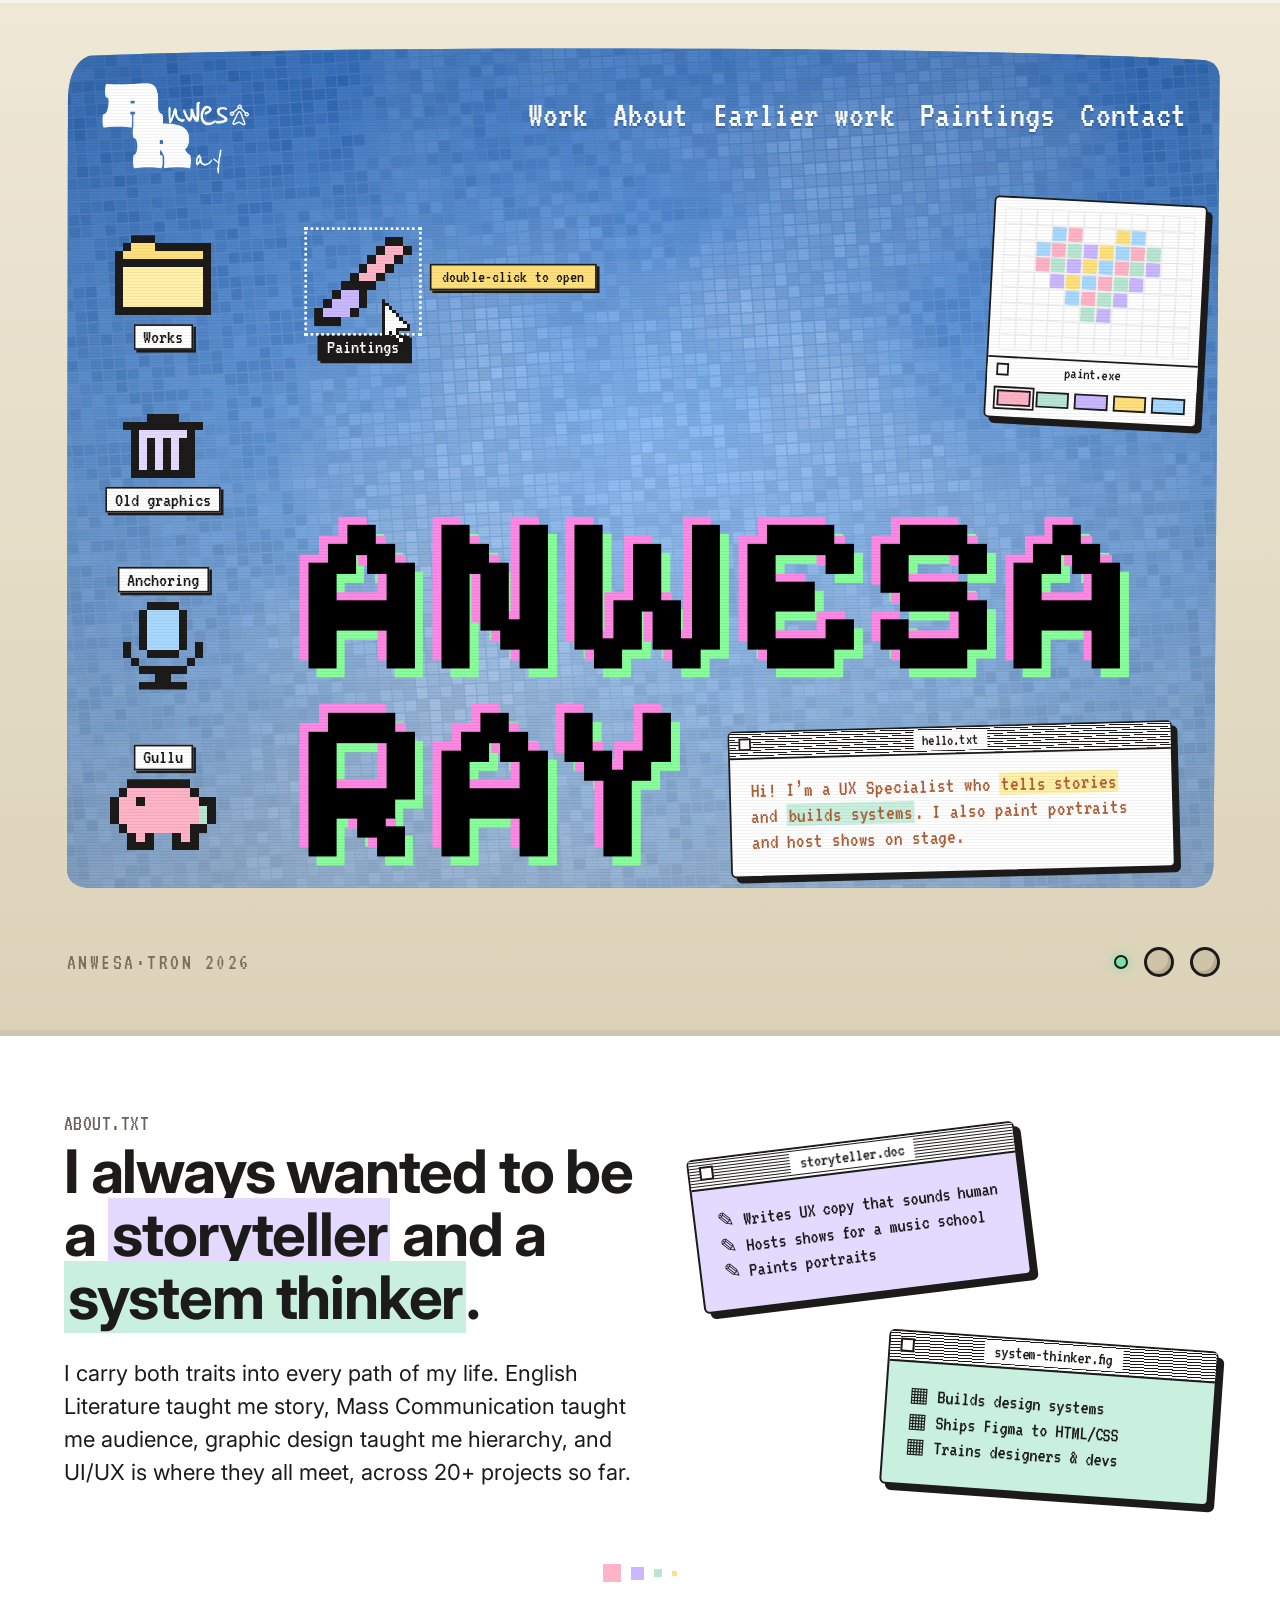
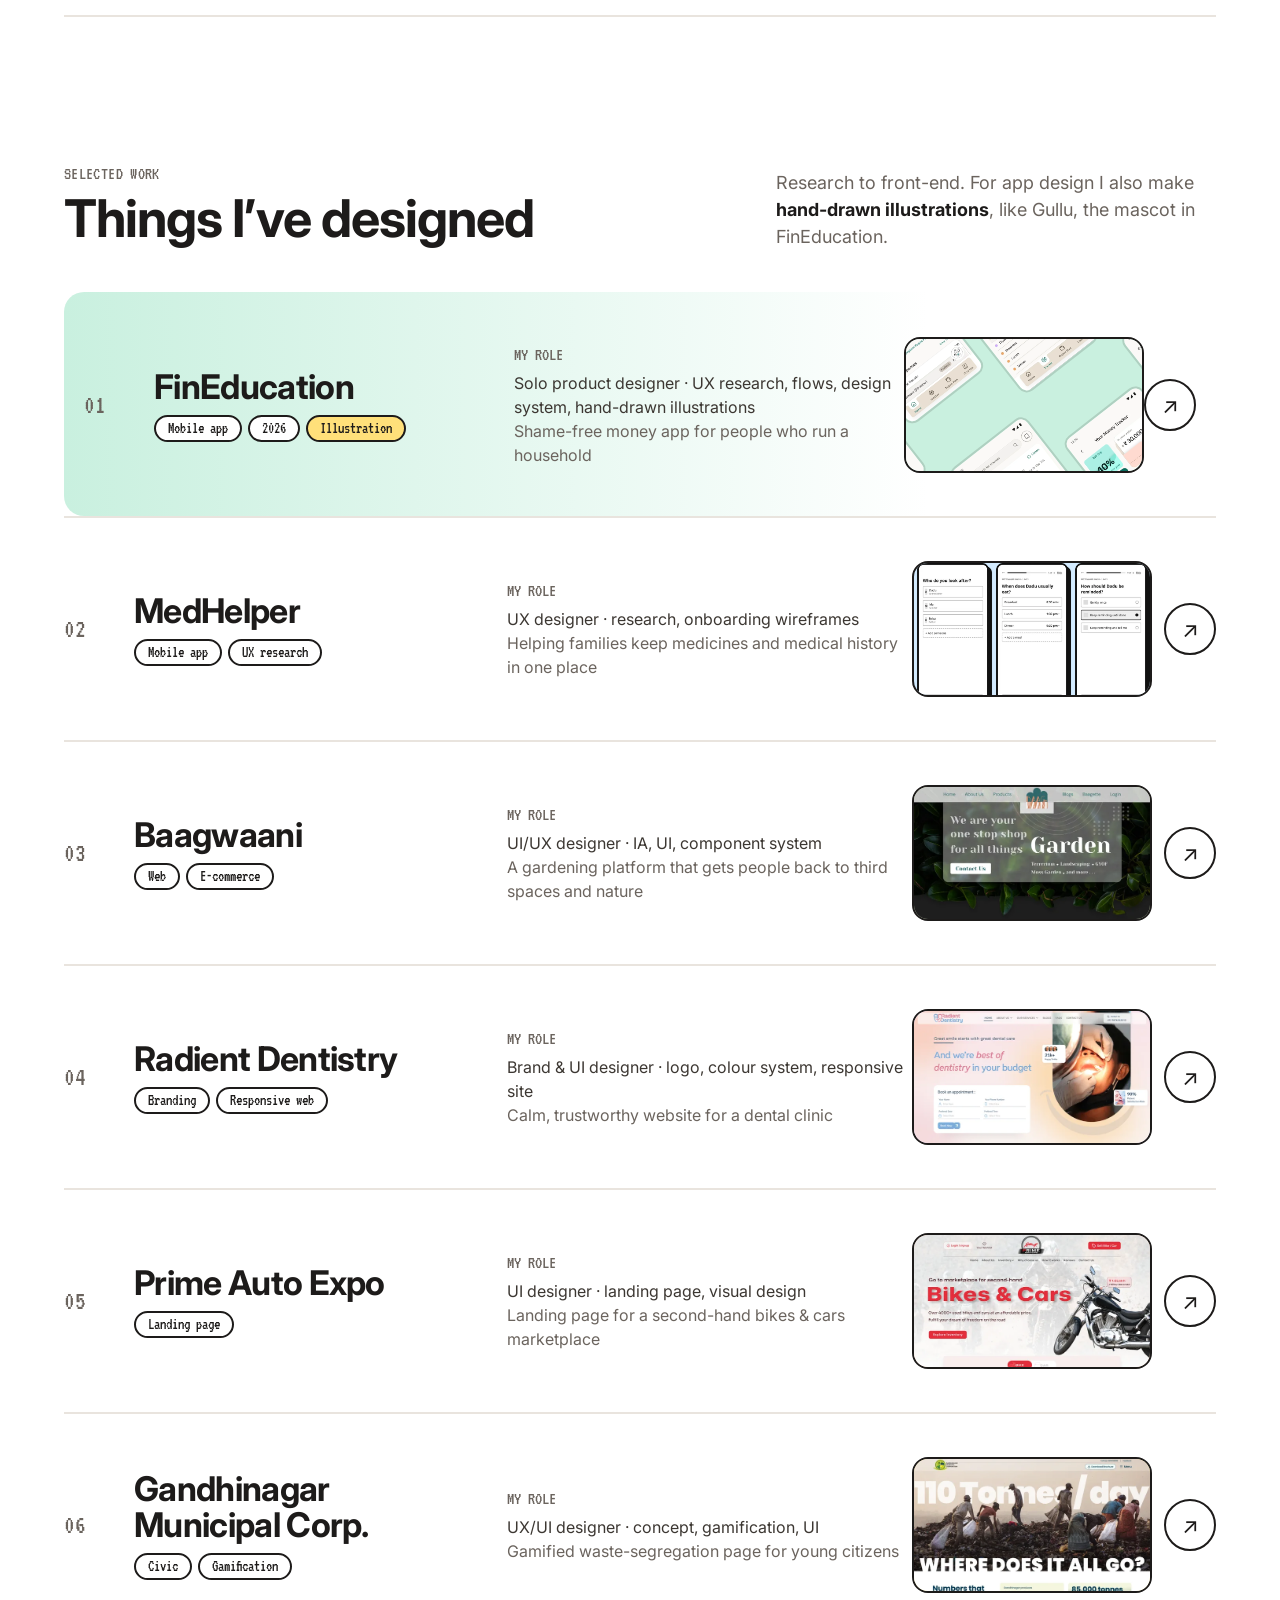
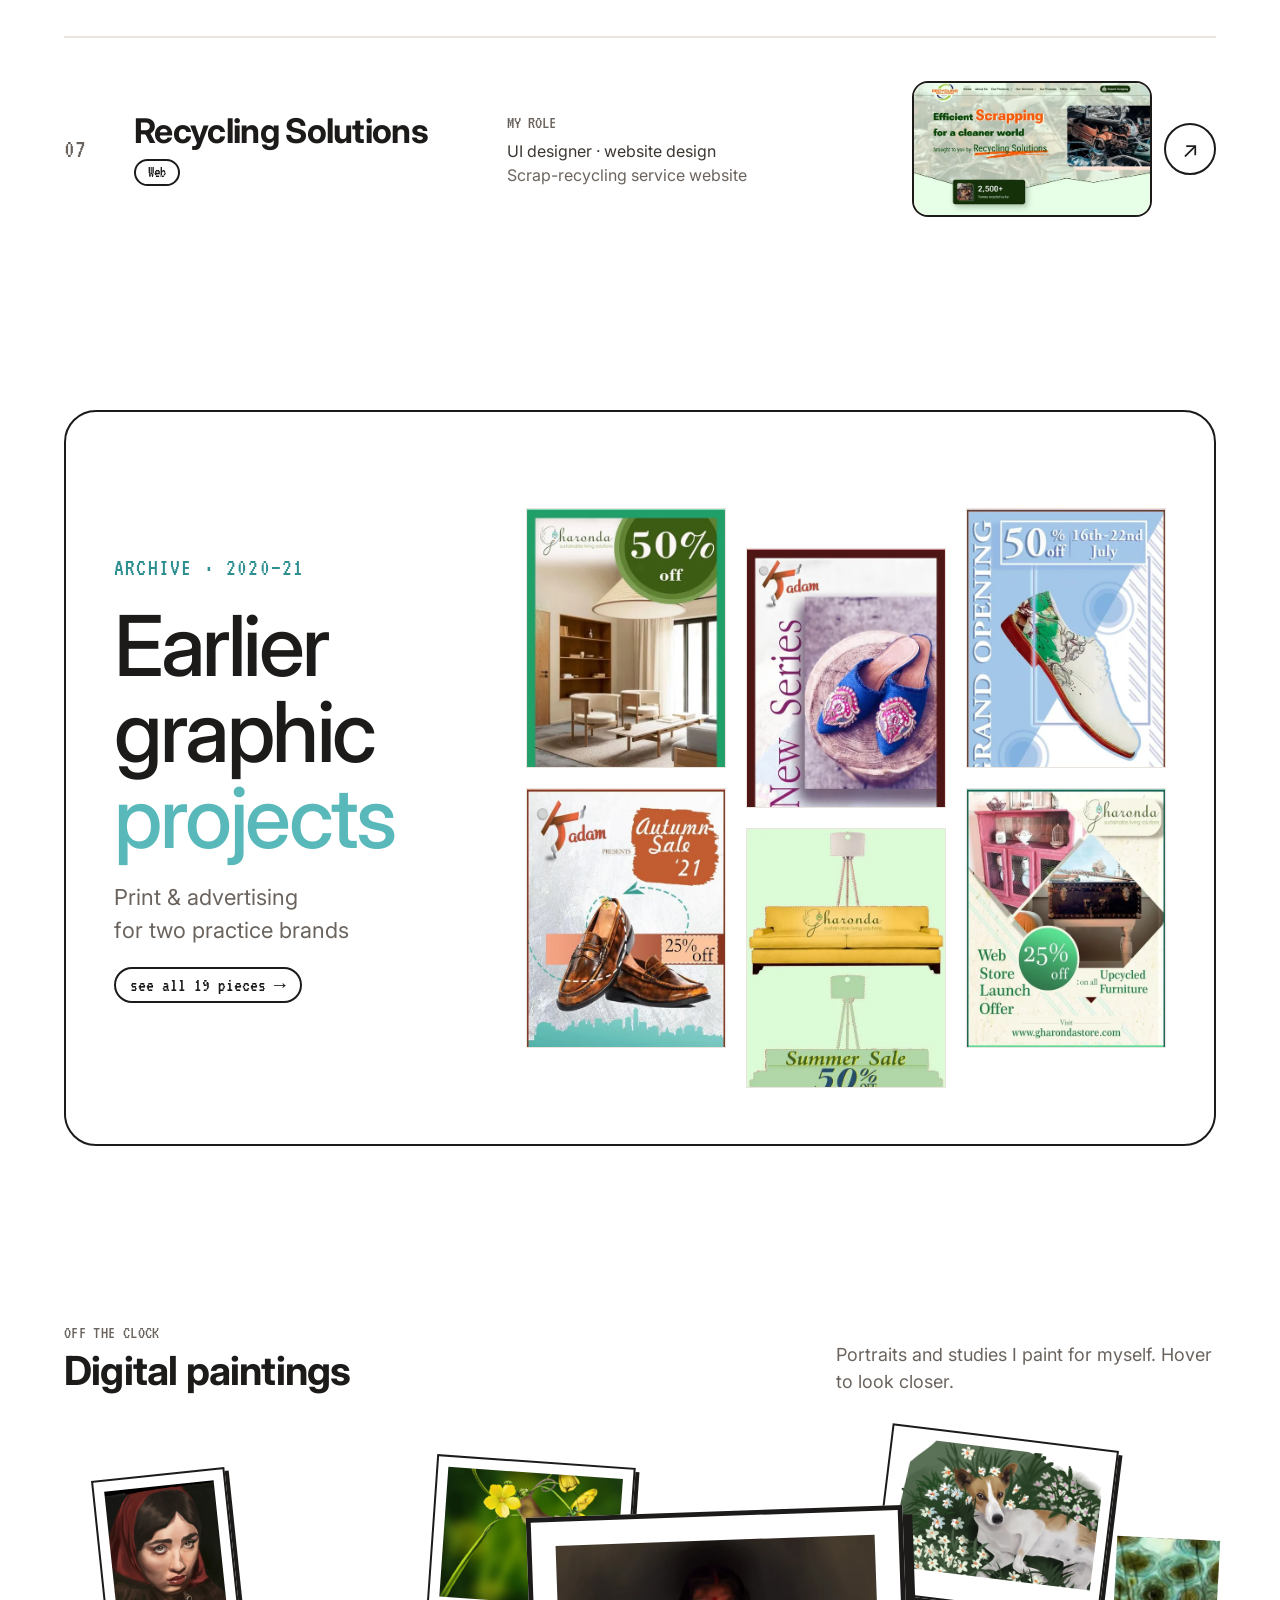
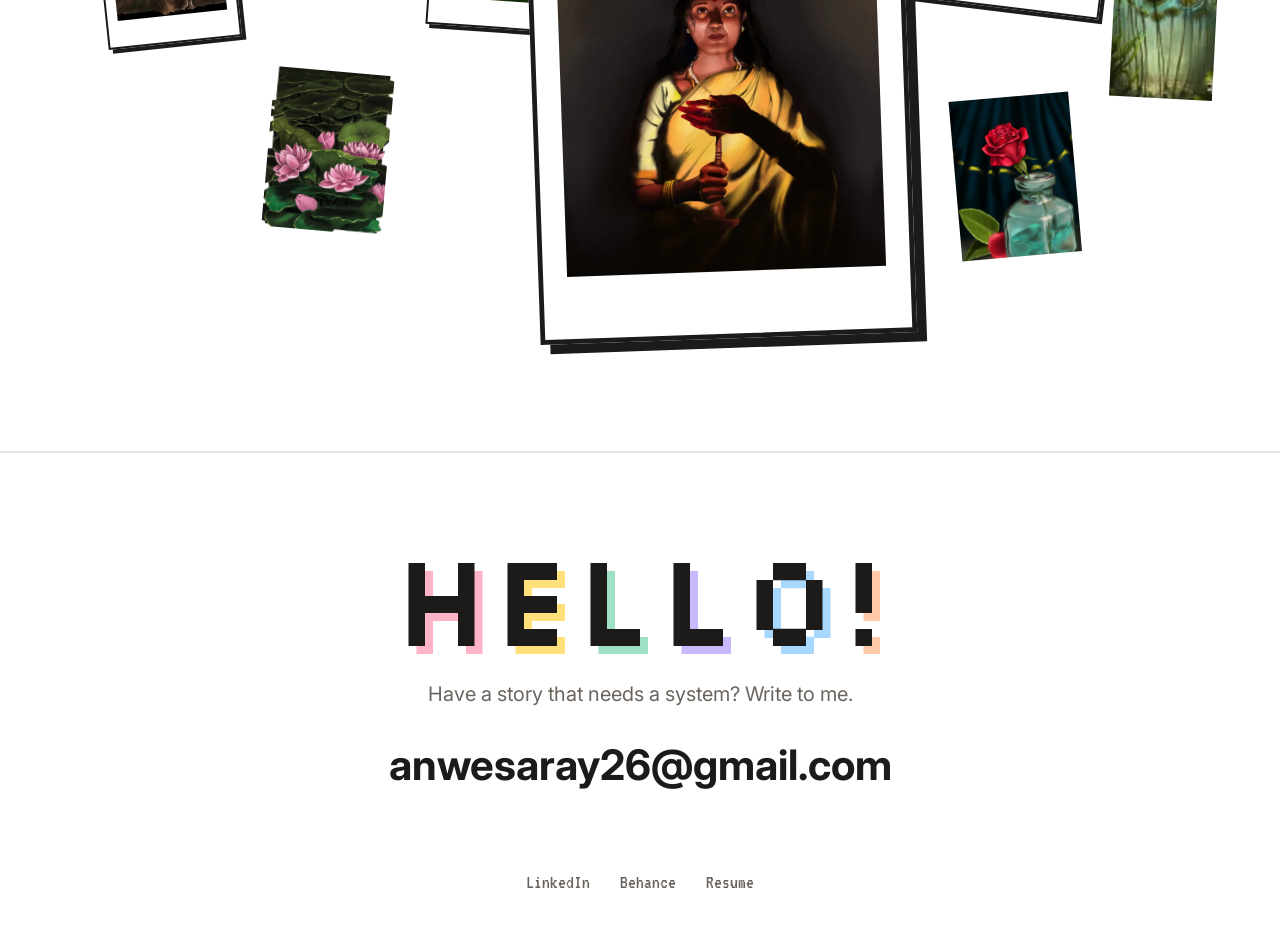
==== index.html @ 3e9d4bea "Add files via upload" ====
<!doctype html>
<html lang="en">

<head>
  <meta charset="utf-8">
  <meta name="viewport" content="width=device-width, initial-scale=1">
  <title>Anwesa Ray · UI/UX Designer</title>
  <meta name="description"
    content="Anwesa Ray is a UX Specialist from Kolkata who tells stories and builds systems: UX research, UI design, design systems, hand-drawn illustration and front-end.">
  <meta property="og:title" content="Anwesa Ray · UI/UX Designer">
  <meta property="og:description"
    content="A storyteller and a system thinker. Selected UX/UI work, earlier graphic projects and digital paintings.">
  <meta property="og:type" content="website">
  <meta name="theme-color" content="#3E7FD6">
  <link rel="icon"
    href="data:image/svg+xml,<svg xmlns='http://www.w3.org/2000/svg' viewBox='0 0 8 8'><rect width='8' height='8' fill='%233E7FD6'/><path d='M1 6V2h1V1h4v1h1v4H5V4H3v2z' fill='%23FFE07A'/></svg>">
  <link rel="preconnect" href="https://fonts.googleapis.com">
  <link rel="preconnect" href="https://fonts.gstatic.com" crossorigin>
  <link
    href="https://fonts.googleapis.com/css2?family=Inter:wght@400;500;600;700&family=Pixelify+Sans:wght@700&family=Silkscreen&family=VT323&display=swap"
    rel="stylesheet">
  <link rel="stylesheet" href="css/style.css">
</head>

<body>
  <a class="skip" href="#main">Skip to content</a>

  <!-- CRT screen shape (from Figma "Vector 1"), normalised so it scales with the screen -->
  <svg width="0" height="0" style="position:absolute" aria-hidden="true">
    <clipPath id="crt-mask" clipPathUnits="objectBoundingBox">
      <path
        d="M0.0205 0.0125 C0.2545 0 0.7633 0 0.985 0.0175 Q1 0.019 1 0.04 L0.9947 0.972 Q0.9945 1 0.975 1 L0.022 1 Q0 1 0 0.975 L0.0011 0.0657 C0.0013 0.0164 0.0205 0.0125 0.0205 0.0125 Z" />
    </clipPath>
  </svg>

  <header class="crt" id="top">
    <div class="screen" id="screen">
      <canvas class="sky" id="sky" aria-hidden="true"></canvas>
      <div class="vignette"></div>
      <div class="stage" id="stage">
        <a class="logo" href="#top" aria-label="Anwesa Ray, home"><img src="images/logo.png" alt="" width="165"
            height="102"></a>
        <nav aria-label="Main">
          <ul class="menu">
            <li><a href="#work">Work</a></li>
            <li><a href="#about">About</a></li>
            <li><a href="#earlier">Earlier work</a></li>
            <li><a href="#paintings">Paintings</a></li>
            <li><a href="#contact">Contact</a></li>
          </ul>
        </nav>

        <button class="icon" data-open="#work" style="left:33px;top:214px"
          aria-label="Works: double-click to jump to my work">
          <span class="pic"><svg aria-hidden="true" focusable="false" width="108" height="90" viewBox="0 0 108 90"
              shape-rendering="crispEdges">
              <rect x="18" y="0" width="9" height="9" fill="#1D1B1A" />
              <rect x="27" y="0" width="9" height="9" fill="#1D1B1A" />
              <rect x="36" y="0" width="9" height="9" fill="#1D1B1A" />
              <rect x="9" y="9" width="9" height="9" fill="#1D1B1A" />
              <rect x="18" y="9" width="9" height="9" fill="#FFE07A" />
              <rect x="27" y="9" width="9" height="9" fill="#FFE07A" />
              <rect x="36" y="9" width="9" height="9" fill="#FFE07A" />
              <rect x="45" y="9" width="9" height="9" fill="#1D1B1A" />
              <rect x="54" y="9" width="9" height="9" fill="#1D1B1A" />
              <rect x="63" y="9" width="9" height="9" fill="#1D1B1A" />
              <rect x="72" y="9" width="9" height="9" fill="#1D1B1A" />
              <rect x="81" y="9" width="9" height="9" fill="#1D1B1A" />
              <rect x="90" y="9" width="9" height="9" fill="#1D1B1A" />
              <rect x="99" y="9" width="9" height="9" fill="#1D1B1A" />
              <rect x="0" y="18" width="9" height="9" fill="#1D1B1A" />
              <rect x="9" y="18" width="9" height="9" fill="#FFE07A" />
              <rect x="18" y="18" width="9" height="9" fill="#FFE07A" />
              <rect x="27" y="18" width="9" height="9" fill="#FFE07A" />
              <rect x="36" y="18" width="9" height="9" fill="#FFE07A" />
              <rect x="45" y="18" width="9" height="9" fill="#FFE07A" />
              <rect x="54" y="18" width="9" height="9" fill="#FFE07A" />
              <rect x="63" y="18" width="9" height="9" fill="#FFE07A" />
              <rect x="72" y="18" width="9" height="9" fill="#FFE07A" />
              <rect x="81" y="18" width="9" height="9" fill="#FFE07A" />
              <rect x="90" y="18" width="9" height="9" fill="#FFE07A" />
              <rect x="99" y="18" width="9" height="9" fill="#1D1B1A" />
              <rect x="0" y="27" width="9" height="9" fill="#1D1B1A" />
              <rect x="9" y="27" width="9" height="9" fill="#1D1B1A" />
              <rect x="18" y="27" width="9" height="9" fill="#1D1B1A" />
              <rect x="27" y="27" width="9" height="9" fill="#1D1B1A" />
              <rect x="36" y="27" width="9" height="9" fill="#1D1B1A" />
              <rect x="45" y="27" width="9" height="9" fill="#1D1B1A" />
              <rect x="54" y="27" width="9" height="9" fill="#1D1B1A" />
              <rect x="63" y="27" width="9" height="9" fill="#1D1B1A" />
              <rect x="72" y="27" width="9" height="9" fill="#1D1B1A" />
              <rect x="81" y="27" width="9" height="9" fill="#1D1B1A" />
              <rect x="90" y="27" width="9" height="9" fill="#1D1B1A" />
              <rect x="99" y="27" width="9" height="9" fill="#1D1B1A" />
              <rect x="0" y="36" width="9" height="9" fill="#1D1B1A" />
              <rect x="9" y="36" width="9" height="9" fill="#FFF1A8" />
              <rect x="18" y="36" width="9" height="9" fill="#FFF1A8" />
              <rect x="27" y="36" width="9" height="9" fill="#FFF1A8" />
              <rect x="36" y="36" width="9" height="9" fill="#FFF1A8" />
              <rect x="45" y="36" width="9" height="9" fill="#FFF1A8" />
              <rect x="54" y="36" width="9" height="9" fill="#FFF1A8" />
              <rect x="63" y="36" width="9" height="9" fill="#FFF1A8" />
              <rect x="72" y="36" width="9" height="9" fill="#FFF1A8" />
              <rect x="81" y="36" width="9" height="9" fill="#FFF1A8" />
              <rect x="90" y="36" width="9" height="9" fill="#FFF1A8" />
              <rect x="99" y="36" width="9" height="9" fill="#1D1B1A" />
              <rect x="0" y="45" width="9" height="9" fill="#1D1B1A" />
              <rect x="9" y="45" width="9" height="9" fill="#FFF1A8" />
              <rect x="18" y="45" width="9" height="9" fill="#FFF1A8" />
              <rect x="27" y="45" width="9" height="9" fill="#FFF1A8" />
              <rect x="36" y="45" width="9" height="9" fill="#FFF1A8" />
              <rect x="45" y="45" width="9" height="9" fill="#FFF1A8" />
              <rect x="54" y="45" width="9" height="9" fill="#FFF1A8" />
              <rect x="63" y="45" width="9" height="9" fill="#FFF1A8" />
              <rect x="72" y="45" width="9" height="9" fill="#FFF1A8" />
              <rect x="81" y="45" width="9" height="9" fill="#FFF1A8" />
              <rect x="90" y="45" width="9" height="9" fill="#FFF1A8" />
              <rect x="99" y="45" width="9" height="9" fill="#1D1B1A" />
              <rect x="0" y="54" width="9" height="9" fill="#1D1B1A" />
              <rect x="9" y="54" width="9" height="9" fill="#FFF1A8" />
              <rect x="18" y="54" width="9" height="9" fill="#FFF1A8" />
              <rect x="27" y="54" width="9" height="9" fill="#FFF1A8" />
              <rect x="36" y="54" width="9" height="9" fill="#FFF1A8" />
              <rect x="45" y="54" width="9" height="9" fill="#FFF1A8" />
              <rect x="54" y="54" width="9" height="9" fill="#FFF1A8" />
              <rect x="63" y="54" width="9" height="9" fill="#FFF1A8" />
              <rect x="72" y="54" width="9" height="9" fill="#FFF1A8" />
              <rect x="81" y="54" width="9" height="9" fill="#FFF1A8" />
              <rect x="90" y="54" width="9" height="9" fill="#FFF1A8" />
              <rect x="99" y="54" width="9" height="9" fill="#1D1B1A" />
              <rect x="0" y="63" width="9" height="9" fill="#1D1B1A" />
              <rect x="9" y="63" width="9" height="9" fill="#FFF1A8" />
              <rect x="18" y="63" width="9" height="9" fill="#FFF1A8" />
              <rect x="27" y="63" width="9" height="9" fill="#FFF1A8" />
              <rect x="36" y="63" width="9" height="9" fill="#FFF1A8" />
              <rect x="45" y="63" width="9" height="9" fill="#FFF1A8" />
              <rect x="54" y="63" width="9" height="9" fill="#FFF1A8" />
              <rect x="63" y="63" width="9" height="9" fill="#FFF1A8" />
              <rect x="72" y="63" width="9" height="9" fill="#FFF1A8" />
              <rect x="81" y="63" width="9" height="9" fill="#FFF1A8" />
              <rect x="90" y="63" width="9" height="9" fill="#FFF1A8" />
              <rect x="99" y="63" width="9" height="9" fill="#1D1B1A" />
              <rect x="0" y="72" width="9" height="9" fill="#1D1B1A" />
              <rect x="9" y="72" width="9" height="9" fill="#FFF1A8" />
              <rect x="18" y="72" width="9" height="9" fill="#FFF1A8" />
              <rect x="27" y="72" width="9" height="9" fill="#FFF1A8" />
              <rect x="36" y="72" width="9" height="9" fill="#FFF1A8" />
              <rect x="45" y="72" width="9" height="9" fill="#FFF1A8" />
              <rect x="54" y="72" width="9" height="9" fill="#FFF1A8" />
              <rect x="63" y="72" width="9" height="9" fill="#FFF1A8" />
              <rect x="72" y="72" width="9" height="9" fill="#FFF1A8" />
              <rect x="81" y="72" width="9" height="9" fill="#FFF1A8" />
              <rect x="90" y="72" width="9" height="9" fill="#FFF1A8" />
              <rect x="99" y="72" width="9" height="9" fill="#1D1B1A" />
              <rect x="0" y="81" width="9" height="9" fill="#1D1B1A" />
              <rect x="9" y="81" width="9" height="9" fill="#1D1B1A" />
              <rect x="18" y="81" width="9" height="9" fill="#1D1B1A" />
              <rect x="27" y="81" width="9" height="9" fill="#1D1B1A" />
              <rect x="36" y="81" width="9" height="9" fill="#1D1B1A" />
              <rect x="45" y="81" width="9" height="9" fill="#1D1B1A" />
              <rect x="54" y="81" width="9" height="9" fill="#1D1B1A" />
              <rect x="63" y="81" width="9" height="9" fill="#1D1B1A" />
              <rect x="72" y="81" width="9" height="9" fill="#1D1B1A" />
              <rect x="81" y="81" width="9" height="9" fill="#1D1B1A" />
              <rect x="90" y="81" width="9" height="9" fill="#1D1B1A" />
              <rect x="99" y="81" width="9" height="9" fill="#1D1B1A" />
            </svg></span><span class="label">Works</span>
        </button>
        <button class="icon is-selected" id="icon-paintings" data-open="#pop-paintings" style="left:258px;top:216px"
          aria-label="Paintings: double-click to open">
          <span class="pic"><svg aria-hidden="true" focusable="false" width="110" height="100" viewBox="0 0 110 100"
              shape-rendering="crispEdges">
              <rect x="80" y="0" width="10" height="10" fill="#1D1B1A" />
              <rect x="90" y="0" width="10" height="10" fill="#1D1B1A" />
              <rect x="70" y="10" width="10" height="10" fill="#1D1B1A" />
              <rect x="80" y="10" width="10" height="10" fill="#FFB3C7" />
              <rect x="90" y="10" width="10" height="10" fill="#FFB3C7" />
              <rect x="100" y="10" width="10" height="10" fill="#1D1B1A" />
              <rect x="60" y="20" width="10" height="10" fill="#1D1B1A" />
              <rect x="70" y="20" width="10" height="10" fill="#FFB3C7" />
              <rect x="80" y="20" width="10" height="10" fill="#FFB3C7" />
              <rect x="90" y="20" width="10" height="10" fill="#1D1B1A" />
              <rect x="50" y="30" width="10" height="10" fill="#1D1B1A" />
              <rect x="60" y="30" width="10" height="10" fill="#FFB3C7" />
              <rect x="70" y="30" width="10" height="10" fill="#FFB3C7" />
              <rect x="80" y="30" width="10" height="10" fill="#1D1B1A" />
              <rect x="40" y="40" width="10" height="10" fill="#1D1B1A" />
              <rect x="50" y="40" width="10" height="10" fill="#FFB3C7" />
              <rect x="60" y="40" width="10" height="10" fill="#FFB3C7" />
              <rect x="70" y="40" width="10" height="10" fill="#1D1B1A" />
              <rect x="30" y="50" width="10" height="10" fill="#1D1B1A" />
              <rect x="40" y="50" width="10" height="10" fill="#1D1B1A" />
              <rect x="50" y="50" width="10" height="10" fill="#1D1B1A" />
              <rect x="60" y="50" width="10" height="10" fill="#1D1B1A" />
              <rect x="20" y="60" width="10" height="10" fill="#1D1B1A" />
              <rect x="30" y="60" width="10" height="10" fill="#C9B8FF" />
              <rect x="40" y="60" width="10" height="10" fill="#C9B8FF" />
              <rect x="50" y="60" width="10" height="10" fill="#1D1B1A" />
              <rect x="10" y="70" width="10" height="10" fill="#1D1B1A" />
              <rect x="20" y="70" width="10" height="10" fill="#C9B8FF" />
              <rect x="30" y="70" width="10" height="10" fill="#C9B8FF" />
              <rect x="40" y="70" width="10" height="10" fill="#C9B8FF" />
              <rect x="50" y="70" width="10" height="10" fill="#1D1B1A" />
              <rect x="0" y="80" width="10" height="10" fill="#1D1B1A" />
              <rect x="10" y="80" width="10" height="10" fill="#C9B8FF" />
              <rect x="20" y="80" width="10" height="10" fill="#C9B8FF" />
              <rect x="30" y="80" width="10" height="10" fill="#C9B8FF" />
              <rect x="40" y="80" width="10" height="10" fill="#1D1B1A" />
              <rect x="0" y="90" width="10" height="10" fill="#1D1B1A" />
              <rect x="10" y="90" width="10" height="10" fill="#1D1B1A" />
              <rect x="20" y="90" width="10" height="10" fill="#1D1B1A" />
            </svg></span><span class="label">Paintings</span>
          <span class="tip" aria-hidden="true">double-click to open</span>
          <span class="cursor" aria-hidden="true"><svg aria-hidden="true" focusable="false" width="32" height="52"
              viewBox="0 0 32 52" shape-rendering="crispEdges">
              <rect x="0" y="0" width="4" height="4" fill="#1D1B1A" />
              <rect x="0" y="4" width="4" height="4" fill="#1D1B1A" />
              <rect x="4" y="4" width="4" height="4" fill="#1D1B1A" />
              <rect x="0" y="8" width="4" height="4" fill="#1D1B1A" />
              <rect x="4" y="8" width="4" height="4" fill="#fff" />
              <rect x="8" y="8" width="4" height="4" fill="#1D1B1A" />
              <rect x="0" y="12" width="4" height="4" fill="#1D1B1A" />
              <rect x="4" y="12" width="4" height="4" fill="#fff" />
              <rect x="8" y="12" width="4" height="4" fill="#fff" />
              <rect x="12" y="12" width="4" height="4" fill="#1D1B1A" />
              <rect x="0" y="16" width="4" height="4" fill="#1D1B1A" />
              <rect x="4" y="16" width="4" height="4" fill="#fff" />
              <rect x="8" y="16" width="4" height="4" fill="#fff" />
              <rect x="12" y="16" width="4" height="4" fill="#fff" />
              <rect x="16" y="16" width="4" height="4" fill="#1D1B1A" />
              <rect x="0" y="20" width="4" height="4" fill="#1D1B1A" />
              <rect x="4" y="20" width="4" height="4" fill="#fff" />
              <rect x="8" y="20" width="4" height="4" fill="#fff" />
              <rect x="12" y="20" width="4" height="4" fill="#fff" />
              <rect x="16" y="20" width="4" height="4" fill="#fff" />
              <rect x="20" y="20" width="4" height="4" fill="#1D1B1A" />
              <rect x="0" y="24" width="4" height="4" fill="#1D1B1A" />
              <rect x="4" y="24" width="4" height="4" fill="#fff" />
              <rect x="8" y="24" width="4" height="4" fill="#fff" />
              <rect x="12" y="24" width="4" height="4" fill="#fff" />
              <rect x="16" y="24" width="4" height="4" fill="#fff" />
              <rect x="20" y="24" width="4" height="4" fill="#fff" />
              <rect x="24" y="24" width="4" height="4" fill="#1D1B1A" />
              <rect x="0" y="28" width="4" height="4" fill="#1D1B1A" />
              <rect x="4" y="28" width="4" height="4" fill="#fff" />
              <rect x="8" y="28" width="4" height="4" fill="#fff" />
              <rect x="12" y="28" width="4" height="4" fill="#fff" />
              <rect x="16" y="28" width="4" height="4" fill="#fff" />
              <rect x="20" y="28" width="4" height="4" fill="#fff" />
              <rect x="24" y="28" width="4" height="4" fill="#fff" />
              <rect x="28" y="28" width="4" height="4" fill="#1D1B1A" />
              <rect x="0" y="32" width="4" height="4" fill="#1D1B1A" />
              <rect x="4" y="32" width="4" height="4" fill="#fff" />
              <rect x="8" y="32" width="4" height="4" fill="#fff" />
              <rect x="12" y="32" width="4" height="4" fill="#fff" />
              <rect x="16" y="32" width="4" height="4" fill="#1D1B1A" />
              <rect x="20" y="32" width="4" height="4" fill="#1D1B1A" />
              <rect x="24" y="32" width="4" height="4" fill="#1D1B1A" />
              <rect x="28" y="32" width="4" height="4" fill="#1D1B1A" />
              <rect x="0" y="36" width="4" height="4" fill="#1D1B1A" />
              <rect x="4" y="36" width="4" height="4" fill="#fff" />
              <rect x="8" y="36" width="4" height="4" fill="#1D1B1A" />
              <rect x="12" y="36" width="4" height="4" fill="#fff" />
              <rect x="16" y="36" width="4" height="4" fill="#1D1B1A" />
              <rect x="0" y="40" width="4" height="4" fill="#1D1B1A" />
              <rect x="4" y="40" width="4" height="4" fill="#1D1B1A" />
              <rect x="12" y="40" width="4" height="4" fill="#1D1B1A" />
              <rect x="16" y="40" width="4" height="4" fill="#fff" />
              <rect x="20" y="40" width="4" height="4" fill="#1D1B1A" />
              <rect x="0" y="44" width="4" height="4" fill="#1D1B1A" />
              <rect x="16" y="44" width="4" height="4" fill="#1D1B1A" />
              <rect x="20" y="44" width="4" height="4" fill="#fff" />
              <rect x="24" y="44" width="4" height="4" fill="#1D1B1A" />
              <rect x="16" y="48" width="4" height="4" fill="#1D1B1A" />
              <rect x="20" y="48" width="4" height="4" fill="#1D1B1A" />
            </svg></span>
        </button>
        <button class="icon" data-open="#earlier" style="left:33px;top:415px"
          aria-label="Old graphics: double-click to see earlier graphic work">
          <span class="pic"><svg aria-hidden="true" focusable="false" width="90" height="72" viewBox="0 0 90 72"
              shape-rendering="crispEdges">
              <rect x="27" y="0" width="9" height="9" fill="#1D1B1A" />
              <rect x="36" y="0" width="9" height="9" fill="#1D1B1A" />
              <rect x="45" y="0" width="9" height="9" fill="#1D1B1A" />
              <rect x="54" y="0" width="9" height="9" fill="#1D1B1A" />
              <rect x="0" y="9" width="9" height="9" fill="#1D1B1A" />
              <rect x="9" y="9" width="9" height="9" fill="#1D1B1A" />
              <rect x="18" y="9" width="9" height="9" fill="#1D1B1A" />
              <rect x="27" y="9" width="9" height="9" fill="#1D1B1A" />
              <rect x="36" y="9" width="9" height="9" fill="#1D1B1A" />
              <rect x="45" y="9" width="9" height="9" fill="#1D1B1A" />
              <rect x="54" y="9" width="9" height="9" fill="#1D1B1A" />
              <rect x="63" y="9" width="9" height="9" fill="#1D1B1A" />
              <rect x="72" y="9" width="9" height="9" fill="#1D1B1A" />
              <rect x="81" y="9" width="9" height="9" fill="#1D1B1A" />
              <rect x="9" y="18" width="9" height="9" fill="#1D1B1A" />
              <rect x="18" y="18" width="9" height="9" fill="#E4DAFF" />
              <rect x="27" y="18" width="9" height="9" fill="#E4DAFF" />
              <rect x="36" y="18" width="9" height="9" fill="#E4DAFF" />
              <rect x="45" y="18" width="9" height="9" fill="#E4DAFF" />
              <rect x="54" y="18" width="9" height="9" fill="#E4DAFF" />
              <rect x="63" y="18" width="9" height="9" fill="#E4DAFF" />
              <rect x="72" y="18" width="9" height="9" fill="#1D1B1A" />
              <rect x="9" y="27" width="9" height="9" fill="#1D1B1A" />
              <rect x="18" y="27" width="9" height="9" fill="#E4DAFF" />
              <rect x="27" y="27" width="9" height="9" fill="#1D1B1A" />
              <rect x="36" y="27" width="9" height="9" fill="#E4DAFF" />
              <rect x="45" y="27" width="9" height="9" fill="#1D1B1A" />
              <rect x="54" y="27" width="9" height="9" fill="#E4DAFF" />
              <rect x="63" y="27" width="9" height="9" fill="#1D1B1A" />
              <rect x="72" y="27" width="9" height="9" fill="#1D1B1A" />
              <rect x="9" y="36" width="9" height="9" fill="#1D1B1A" />
              <rect x="18" y="36" width="9" height="9" fill="#E4DAFF" />
              <rect x="27" y="36" width="9" height="9" fill="#1D1B1A" />
              <rect x="36" y="36" width="9" height="9" fill="#E4DAFF" />
              <rect x="45" y="36" width="9" height="9" fill="#1D1B1A" />
              <rect x="54" y="36" width="9" height="9" fill="#E4DAFF" />
              <rect x="63" y="36" width="9" height="9" fill="#1D1B1A" />
              <rect x="72" y="36" width="9" height="9" fill="#1D1B1A" />
              <rect x="9" y="45" width="9" height="9" fill="#1D1B1A" />
              <rect x="18" y="45" width="9" height="9" fill="#E4DAFF" />
              <rect x="27" y="45" width="9" height="9" fill="#1D1B1A" />
              <rect x="36" y="45" width="9" height="9" fill="#E4DAFF" />
              <rect x="45" y="45" width="9" height="9" fill="#1D1B1A" />
              <rect x="54" y="45" width="9" height="9" fill="#E4DAFF" />
              <rect x="63" y="45" width="9" height="9" fill="#1D1B1A" />
              <rect x="72" y="45" width="9" height="9" fill="#1D1B1A" />
              <rect x="9" y="54" width="9" height="9" fill="#1D1B1A" />
              <rect x="18" y="54" width="9" height="9" fill="#E4DAFF" />
              <rect x="27" y="54" width="9" height="9" fill="#1D1B1A" />
              <rect x="36" y="54" width="9" height="9" fill="#E4DAFF" />
              <rect x="45" y="54" width="9" height="9" fill="#1D1B1A" />
              <rect x="54" y="54" width="9" height="9" fill="#E4DAFF" />
              <rect x="63" y="54" width="9" height="9" fill="#1D1B1A" />
              <rect x="72" y="54" width="9" height="9" fill="#1D1B1A" />
              <rect x="9" y="63" width="9" height="9" fill="#1D1B1A" />
              <rect x="18" y="63" width="9" height="9" fill="#1D1B1A" />
              <rect x="27" y="63" width="9" height="9" fill="#1D1B1A" />
              <rect x="36" y="63" width="9" height="9" fill="#1D1B1A" />
              <rect x="45" y="63" width="9" height="9" fill="#1D1B1A" />
              <rect x="54" y="63" width="9" height="9" fill="#1D1B1A" />
              <rect x="63" y="63" width="9" height="9" fill="#1D1B1A" />
              <rect x="72" y="63" width="9" height="9" fill="#1D1B1A" />
            </svg></span><span class="label">Old graphics</span>
        </button>
        <button class="icon label-top" data-open="#pop-anchoring" style="left:33px;top:587px"
          aria-label="Anchoring: double-click to open">
          <span class="pic"><svg aria-hidden="true" focusable="false" width="90" height="99" viewBox="0 0 90 99"
              shape-rendering="crispEdges">
              <rect x="27" y="0" width="9" height="9" fill="#1D1B1A" />
              <rect x="36" y="0" width="9" height="9" fill="#1D1B1A" />
              <rect x="45" y="0" width="9" height="9" fill="#1D1B1A" />
              <rect x="54" y="0" width="9" height="9" fill="#1D1B1A" />
              <rect x="18" y="9" width="9" height="9" fill="#1D1B1A" />
              <rect x="27" y="9" width="9" height="9" fill="#A9D8FF" />
              <rect x="36" y="9" width="9" height="9" fill="#A9D8FF" />
              <rect x="45" y="9" width="9" height="9" fill="#A9D8FF" />
              <rect x="54" y="9" width="9" height="9" fill="#A9D8FF" />
              <rect x="63" y="9" width="9" height="9" fill="#1D1B1A" />
              <rect x="18" y="18" width="9" height="9" fill="#1D1B1A" />
              <rect x="27" y="18" width="9" height="9" fill="#A9D8FF" />
              <rect x="36" y="18" width="9" height="9" fill="#A9D8FF" />
              <rect x="45" y="18" width="9" height="9" fill="#A9D8FF" />
              <rect x="54" y="18" width="9" height="9" fill="#A9D8FF" />
              <rect x="63" y="18" width="9" height="9" fill="#1D1B1A" />
              <rect x="18" y="27" width="9" height="9" fill="#1D1B1A" />
              <rect x="27" y="27" width="9" height="9" fill="#A9D8FF" />
              <rect x="36" y="27" width="9" height="9" fill="#A9D8FF" />
              <rect x="45" y="27" width="9" height="9" fill="#A9D8FF" />
              <rect x="54" y="27" width="9" height="9" fill="#A9D8FF" />
              <rect x="63" y="27" width="9" height="9" fill="#1D1B1A" />
              <rect x="18" y="36" width="9" height="9" fill="#1D1B1A" />
              <rect x="27" y="36" width="9" height="9" fill="#A9D8FF" />
              <rect x="36" y="36" width="9" height="9" fill="#A9D8FF" />
              <rect x="45" y="36" width="9" height="9" fill="#A9D8FF" />
              <rect x="54" y="36" width="9" height="9" fill="#A9D8FF" />
              <rect x="63" y="36" width="9" height="9" fill="#1D1B1A" />
              <rect x="0" y="45" width="9" height="9" fill="#1D1B1A" />
              <rect x="18" y="45" width="9" height="9" fill="#1D1B1A" />
              <rect x="27" y="45" width="9" height="9" fill="#A9D8FF" />
              <rect x="36" y="45" width="9" height="9" fill="#A9D8FF" />
              <rect x="45" y="45" width="9" height="9" fill="#A9D8FF" />
              <rect x="54" y="45" width="9" height="9" fill="#A9D8FF" />
              <rect x="63" y="45" width="9" height="9" fill="#1D1B1A" />
              <rect x="81" y="45" width="9" height="9" fill="#1D1B1A" />
              <rect x="0" y="54" width="9" height="9" fill="#1D1B1A" />
              <rect x="27" y="54" width="9" height="9" fill="#1D1B1A" />
              <rect x="36" y="54" width="9" height="9" fill="#1D1B1A" />
              <rect x="45" y="54" width="9" height="9" fill="#1D1B1A" />
              <rect x="54" y="54" width="9" height="9" fill="#1D1B1A" />
              <rect x="81" y="54" width="9" height="9" fill="#1D1B1A" />
              <rect x="9" y="63" width="9" height="9" fill="#1D1B1A" />
              <rect x="72" y="63" width="9" height="9" fill="#1D1B1A" />
              <rect x="18" y="72" width="9" height="9" fill="#1D1B1A" />
              <rect x="27" y="72" width="9" height="9" fill="#1D1B1A" />
              <rect x="36" y="72" width="9" height="9" fill="#1D1B1A" />
              <rect x="45" y="72" width="9" height="9" fill="#1D1B1A" />
              <rect x="54" y="72" width="9" height="9" fill="#1D1B1A" />
              <rect x="63" y="72" width="9" height="9" fill="#1D1B1A" />
              <rect x="36" y="81" width="9" height="9" fill="#1D1B1A" />
              <rect x="45" y="81" width="9" height="9" fill="#1D1B1A" />
              <rect x="18" y="90" width="9" height="9" fill="#1D1B1A" />
              <rect x="27" y="90" width="9" height="9" fill="#1D1B1A" />
              <rect x="36" y="90" width="9" height="9" fill="#1D1B1A" />
              <rect x="45" y="90" width="9" height="9" fill="#1D1B1A" />
              <rect x="54" y="90" width="9" height="9" fill="#1D1B1A" />
              <rect x="63" y="90" width="9" height="9" fill="#1D1B1A" />
            </svg></span><span class="label">Anchoring</span>
        </button>
        <button class="icon label-top" data-open="#pop-gullu" style="left:33px;top:787px"
          aria-label="Gullu: double-click to meet FinEducation's mascot">
          <span class="pic"><svg aria-hidden="true" focusable="false" width="120" height="80" viewBox="0 0 120 80"
              shape-rendering="crispEdges">
              <rect x="20" y="0" width="10" height="10" fill="#1D1B1A" />
              <rect x="30" y="0" width="10" height="10" fill="#1D1B1A" />
              <rect x="40" y="0" width="10" height="10" fill="#1D1B1A" />
              <rect x="50" y="0" width="10" height="10" fill="#1D1B1A" />
              <rect x="60" y="0" width="10" height="10" fill="#1D1B1A" />
              <rect x="70" y="0" width="10" height="10" fill="#1D1B1A" />
              <rect x="80" y="0" width="10" height="10" fill="#1D1B1A" />
              <rect x="10" y="10" width="10" height="10" fill="#1D1B1A" />
              <rect x="20" y="10" width="10" height="10" fill="#FFB3C7" />
              <rect x="30" y="10" width="10" height="10" fill="#FFB3C7" />
              <rect x="40" y="10" width="10" height="10" fill="#FFB3C7" />
              <rect x="50" y="10" width="10" height="10" fill="#FFB3C7" />
              <rect x="60" y="10" width="10" height="10" fill="#FFB3C7" />
              <rect x="70" y="10" width="10" height="10" fill="#FFB3C7" />
              <rect x="80" y="10" width="10" height="10" fill="#FFB3C7" />
              <rect x="90" y="10" width="10" height="10" fill="#1D1B1A" />
              <rect x="0" y="20" width="10" height="10" fill="#1D1B1A" />
              <rect x="10" y="20" width="10" height="10" fill="#FFB3C7" />
              <rect x="20" y="20" width="10" height="10" fill="#FFB3C7" />
              <rect x="30" y="20" width="10" height="10" fill="#1D1B1A" />
              <rect x="40" y="20" width="10" height="10" fill="#FFB3C7" />
              <rect x="50" y="20" width="10" height="10" fill="#FFB3C7" />
              <rect x="60" y="20" width="10" height="10" fill="#FFB3C7" />
              <rect x="70" y="20" width="10" height="10" fill="#FFB3C7" />
              <rect x="80" y="20" width="10" height="10" fill="#FFB3C7" />
              <rect x="90" y="20" width="10" height="10" fill="#FFB3C7" />
              <rect x="100" y="20" width="10" height="10" fill="#1D1B1A" />
              <rect x="110" y="20" width="10" height="10" fill="#1D1B1A" />
              <rect x="0" y="30" width="10" height="10" fill="#1D1B1A" />
              <rect x="10" y="30" width="10" height="10" fill="#FFB3C7" />
              <rect x="20" y="30" width="10" height="10" fill="#FFB3C7" />
              <rect x="30" y="30" width="10" height="10" fill="#FFB3C7" />
              <rect x="40" y="30" width="10" height="10" fill="#FFB3C7" />
              <rect x="50" y="30" width="10" height="10" fill="#FFB3C7" />
              <rect x="60" y="30" width="10" height="10" fill="#FFB3C7" />
              <rect x="70" y="30" width="10" height="10" fill="#FFB3C7" />
              <rect x="80" y="30" width="10" height="10" fill="#FFB3C7" />
              <rect x="90" y="30" width="10" height="10" fill="#FFB3C7" />
              <rect x="100" y="30" width="10" height="10" fill="#B9E6D3" />
              <rect x="110" y="30" width="10" height="10" fill="#1D1B1A" />
              <rect x="0" y="40" width="10" height="10" fill="#1D1B1A" />
              <rect x="10" y="40" width="10" height="10" fill="#FFB3C7" />
              <rect x="20" y="40" width="10" height="10" fill="#FFB3C7" />
              <rect x="30" y="40" width="10" height="10" fill="#FFB3C7" />
              <rect x="40" y="40" width="10" height="10" fill="#FFB3C7" />
              <rect x="50" y="40" width="10" height="10" fill="#FFB3C7" />
              <rect x="60" y="40" width="10" height="10" fill="#FFB3C7" />
              <rect x="70" y="40" width="10" height="10" fill="#FFB3C7" />
              <rect x="80" y="40" width="10" height="10" fill="#FFB3C7" />
              <rect x="90" y="40" width="10" height="10" fill="#FFB3C7" />
              <rect x="100" y="40" width="10" height="10" fill="#B9E6D3" />
              <rect x="110" y="40" width="10" height="10" fill="#1D1B1A" />
              <rect x="10" y="50" width="10" height="10" fill="#1D1B1A" />
              <rect x="20" y="50" width="10" height="10" fill="#FFB3C7" />
              <rect x="30" y="50" width="10" height="10" fill="#FFB3C7" />
              <rect x="40" y="50" width="10" height="10" fill="#FFB3C7" />
              <rect x="50" y="50" width="10" height="10" fill="#FFB3C7" />
              <rect x="60" y="50" width="10" height="10" fill="#FFB3C7" />
              <rect x="70" y="50" width="10" height="10" fill="#FFB3C7" />
              <rect x="80" y="50" width="10" height="10" fill="#FFB3C7" />
              <rect x="90" y="50" width="10" height="10" fill="#1D1B1A" />
              <rect x="100" y="50" width="10" height="10" fill="#1D1B1A" />
              <rect x="20" y="60" width="10" height="10" fill="#1D1B1A" />
              <rect x="30" y="60" width="10" height="10" fill="#FFB3C7" />
              <rect x="40" y="60" width="10" height="10" fill="#1D1B1A" />
              <rect x="70" y="60" width="10" height="10" fill="#1D1B1A" />
              <rect x="80" y="60" width="10" height="10" fill="#FFB3C7" />
              <rect x="90" y="60" width="10" height="10" fill="#1D1B1A" />
              <rect x="20" y="70" width="10" height="10" fill="#1D1B1A" />
              <rect x="30" y="70" width="10" height="10" fill="#1D1B1A" />
              <rect x="40" y="70" width="10" height="10" fill="#1D1B1A" />
              <rect x="70" y="70" width="10" height="10" fill="#1D1B1A" />
              <rect x="80" y="70" width="10" height="10" fill="#1D1B1A" />
              <rect x="90" y="70" width="10" height="10" fill="#1D1B1A" />
            </svg></span><span class="label">Gullu</span>
        </button>

        <h1 class="name" aria-label="Anwesa Ray"><span aria-hidden="true">Anwesa</span><span
            aria-hidden="true">Ray</span></h1>

        <section class="win paint" id="paint" aria-label="paint.exe: paint some pixels">
          <div class="grid" id="paint-grid" role="img" aria-label="A 12 by 10 pixel canvas with a pastel heart"></div>
          <div class="bar plain" data-drag><button type="button" class="close" id="paint-clear"
              aria-label="Clear canvas" title="clear"></button><b>paint.exe</b></div>
          <div class="swatches" role="group" aria-label="Colours">
            <button type="button" style="background:#FFB3C7" data-c="#FFB3C7" aria-label="Pink"
              aria-pressed="true"></button>
            <button type="button" style="background:#B9E6D3" data-c="#B9E6D3" aria-label="Mint"
              aria-pressed="false"></button>
            <button type="button" style="background:#C9B8FF" data-c="#C9B8FF" aria-label="Lilac"
              aria-pressed="false"></button>
            <button type="button" style="background:#FFE07A" data-c="#FFE07A" aria-label="Butter"
              aria-pressed="false"></button>
            <button type="button" style="background:#A9D8FF" data-c="#A9D8FF" aria-label="Sky"
              aria-pressed="false"></button>
          </div>
        </section>

        <section class="win hello" aria-label="hello.txt">
          <div class="bar" data-drag><span class="close" aria-hidden="true"></span><b>hello.txt</b></div>
          <p class="body">Hi! I’m a UX Specialist who <mark class="m1">tells stories</mark> and <mark class="m2">builds
              systems</mark>. I also paint portraits and host shows on stage.</p>
        </section>

        <!-- windows opened by double-clicking icons -->
        <section class="win popup" id="pop-paintings" style="left:430px;top:150px" aria-label="Paintings" tabindex="-1">
          <div class="bar" data-drag><button class="close" data-close aria-label="Close"></button><b>paintings/</b>
          </div>
          <div class="body">
            <div class="thumbs"><img src="images/painting-lamp.webp" alt="" loading="lazy"><img
                src="images/painting-red-scarf.webp" alt="" loading="lazy"><img src="images/painting-dog.webp" alt=""
                loading="lazy"></div>
            <p>Portraits and studies I paint off the clock.</p>
            <a class="btn" href="#paintings" data-close>open the gallery →</a>
          </div>
        </section>
        <section class="win popup" id="pop-anchoring" style="left:210px;top:470px" aria-label="Anchoring" tabindex="-1">
          <div class="bar" data-drag><button class="close" data-close aria-label="Close"></button><b>anchoring.mov</b>
          </div>
          <div class="body">
            <!-- When the clip is ready: put it in images/anchoring.mp4 and replace the .tape div with:
               <video src="images/anchoring.mp4" controls playsinline preload="none" poster="images/anchoring-poster.webp"></video> -->
            <div class="tape">🎤 stage clip loading soon…</div>
            <p>I host shows for a friend’s music school. Holding a room taught me pacing, which I use in every flow I
              design.</p>
          </div>
        </section>
        <section class="win popup" id="pop-gullu" style="left:210px;top:560px" aria-label="Gullu" tabindex="-1">
          <div class="bar" data-drag><button class="close" data-close aria-label="Close"></button><b>gullu.txt</b></div>
          <div class="body">
            <p>Hiiyyaaa! I’m Gullu, the hand-drawn Gullak mascot of FinEducation. I show up once a week to celebrate
              what went right.</p>
            <a class="btn" href="work/fineducation.html" data-case="fineducation">meet my app →</a>
          </div>
        </section>
      </div>
      <div class="glass" aria-hidden="true"></div>
    </div>
    <div class="chin" aria-hidden="true"><span class="brand">ANWESA·TRON 2026</span><span class="knobs"><i
          class="led"></i><i class="knob"></i><i class="knob"></i></span></div>
    <div class="cascade" id="cascade" aria-hidden="true"></div>
  </header>

  <main id="main">
    <section class="about wrap" id="about" aria-labelledby="about-h">
      <p class="kicker">About.txt</p>
      <div class="about-grid">
        <div>
          <h2 id="about-h">I always wanted to be a <mark class="h-lilac">storyteller</mark> and a <mark
              class="h-mint">system thinker</mark>.</h2>
          <p>I carry both traits into every path of my life. English Literature taught me story, Mass Communication
            taught me audience, graphic design taught me hierarchy, and UI/UX is where they all meet, across 20+
            projects so far.</p>
        </div>
        <div class="about-wins reveal" id="about-wins">
          <section class="win w-story" aria-label="storyteller.doc">
            <div class="bar" data-drag><span class="close" aria-hidden="true"></span><b>storyteller.doc</b></div>
            <ul class="body">
              <li>✎ Writes UX copy that sounds human</li>
              <li>✎ Hosts shows for a music school</li>
              <li>✎ Paints portraits</li>
            </ul>
          </section>
          <section class="win w-system" aria-label="system-thinker.fig">
            <div class="bar" data-drag><span class="close" aria-hidden="true"></span><b>system-thinker.fig</b></div>
            <ul class="body">
              <li>▦ Builds design systems</li>
              <li>▦ Ships Figma to HTML/CSS</li>
              <li>▦ Trains designers &amp; devs</li>
            </ul>
          </section>
        </div>
      </div>
      <div class="dots" aria-hidden="true"><i style="width:18px;height:18px;background:#FFB3C7"></i><i
          style="width:13px;height:13px;margin-top:3px;background:#C9B8FF"></i><i
          style="width:8px;height:8px;margin-top:5px;background:#B9E6D3"></i><i
          style="width:5px;height:5px;margin-top:7px;background:#FFE07A"></i></div>
      <div class="divider"></div>
    </section>

    <section class="works wrap" id="work" aria-labelledby="work-h">
      <div class="sec-head">
        <div>
          <p class="kicker">Selected work</p>
          <h2 id="work-h">Things I’ve designed</h2>
        </div>
        <p>Research to front-end. For app design I also make <b>hand-drawn illustrations</b>, like Gullu, the mascot in
          FinEducation.</p>
      </div>
      <ol class="rows">
        <li><a class="row" href="work/fineducation.html" data-case="fineducation">
            <span class="num">01</span>
            <div class="t">
              <h3>FinEducation</h3><span class="tags"><span class="tag">Mobile app</span><span
                  class="tag">2026</span><span class="tag hl">Illustration</span></span>
            </div>
            <div class="role"><span class="lbl">MY ROLE</span>Solo product designer · UX research, flows, design system,
              hand-drawn illustrations<span class="desc">Shame-free money app for people who run a household</span>
            </div>
            <div class="thumb" style="background:#C9F0DF">
              <div class="collage"><img src="images/fe-explainer.webp" alt="" loading="lazy"><img
                  src="images/fe-goal.webp" alt="" loading="lazy"><img src="images/fe-home.webp" alt=""
                  loading="lazy"><img src="images/fe-tracker.webp" alt="" loading="lazy"><img
                  src="images/fe-courses.webp" alt="" loading="lazy"><img src="images/fe-insight.webp" alt=""
                  loading="lazy"><img src="images/fe-explainer.webp" alt="" loading="lazy"><img
                  src="images/fe-goal.webp" alt="" loading="lazy"><img src="images/fe-home.webp" alt=""
                  loading="lazy"><img src="images/fe-tracker.webp" alt="" loading="lazy"><img
                  src="images/fe-courses.webp" alt="" loading="lazy"><img src="images/fe-insight.webp" alt=""
                  loading="lazy"></div>
            </div>
            <span class="arrow" aria-hidden="true">↗</span>
            <span class="sr-only">Open case study</span>
          </a></li>
        <li><a class="row" href="work/medhelper.html" data-case="medhelper">
            <span class="num">02</span>
            <div class="t">
              <h3>MedHelper</h3><span class="tags"><span class="tag">Mobile app</span><span class="tag">UX
                  research</span></span>
            </div>
            <div class="role"><span class="lbl">MY ROLE</span>UX designer · research, onboarding wireframes<span
                class="desc">Helping families keep medicines and medical history in one place</span></div>
            <div class="thumb" style="background:#D3EBFF"><img src="images/work-medhelper.webp" alt="" loading="lazy"
                width="300" height="170"></div>
            <span class="arrow" aria-hidden="true">↗</span>
            <span class="sr-only">Open case study</span>
          </a></li>
        <li><a class="row" href="work/baagwaani.html" data-case="baagwaani">
            <span class="num">03</span>
            <div class="t">
              <h3>Baagwaani</h3><span class="tags"><span class="tag">Web</span><span
                  class="tag">E-commerce</span></span>
            </div>
            <div class="role"><span class="lbl">MY ROLE</span>UI/UX designer · IA, UI, component system<span
                class="desc">A gardening platform that gets people back to third spaces and nature</span></div>
            <div class="thumb" style="background:#DDEBC8"><img src="images/work-baagwaani.webp" alt="" loading="lazy"
                width="300" height="170"></div>
            <span class="arrow" aria-hidden="true">↗</span>
            <span class="sr-only">Open case study</span>
          </a></li>
        <li><a class="row" href="work/radient-dentistry.html" data-case="radient-dentistry">
            <span class="num">04</span>
            <div class="t">
              <h3>Radient Dentistry</h3><span class="tags"><span class="tag">Branding</span><span class="tag">Responsive
                  web</span></span>
            </div>
            <div class="role"><span class="lbl">MY ROLE</span>Brand &amp; UI designer · logo, colour system, responsive
              site<span class="desc">Calm, trustworthy website for a dental clinic</span></div>
            <div class="thumb" style="background:#E4DAFF"><img src="images/work-radient.webp" alt="" loading="lazy"
                width="300" height="170"></div>
            <span class="arrow" aria-hidden="true">↗</span>
            <span class="sr-only">Open case study</span>
          </a></li>
        <li><a class="row" href="work/prime-auto-expo.html" data-case="prime-auto-expo">
            <span class="num">05</span>
            <div class="t">
              <h3>Prime Auto Expo</h3><span class="tags"><span class="tag">Landing page</span></span>
            </div>
            <div class="role"><span class="lbl">MY ROLE</span>UI designer · landing page, visual design<span
                class="desc">Landing page for a second-hand bikes &amp; cars marketplace</span></div>
            <div class="thumb" style="background:#FFDCC7"><img src="images/work-primeauto.webp" alt="" loading="lazy"
                width="300" height="170"></div>
            <span class="arrow" aria-hidden="true">↗</span>
            <span class="sr-only">Open case study</span>
          </a></li>
        <li><a class="row" href="work/gandhinagar.html" data-case="gandhinagar">
            <span class="num">06</span>
            <div class="t">
              <h3>Gandhinagar Municipal Corp.</h3><span class="tags"><span class="tag">Civic</span><span
                  class="tag">Gamification</span></span>
            </div>
            <div class="role"><span class="lbl">MY ROLE</span>UX/UI designer · concept, gamification, UI<span
                class="desc">Gamified waste-segregation page for young citizens</span></div>
            <div class="thumb" style="background:#FFF1A8"><img src="images/work-gandhinagar.webp" alt="" loading="lazy"
                width="300" height="170"></div>
            <span class="arrow" aria-hidden="true">↗</span>
            <span class="sr-only">Open case study</span>
          </a></li>
        <li><a class="row" href="work/recycling-solutions.html" data-case="recycling-solutions">
            <span class="num">07</span>
            <div class="t">
              <h3>Recycling Solutions</h3><span class="tags"><span class="tag">Web</span></span>
            </div>
            <div class="role"><span class="lbl">MY ROLE</span>UI designer · website design<span
                class="desc">Scrap-recycling service website</span></div>
            <div class="thumb" style="background:#FFD6E5"><img src="images/work-recycling.webp" alt="" loading="lazy"
                width="300" height="170"></div>
            <span class="arrow" aria-hidden="true">↗</span>
            <span class="sr-only">Open case study</span>
          </a></li>
      </ol>
    </section>

    <section class="earlier wrap" id="earlier" aria-labelledby="earlier-h">
      <div class="banner">
        <div>
          <p class="arch">ARCHIVE · 2020–21</p>
          <h2 id="earlier-h">Earlier<br>graphic<br><span>projects</span></h2>
          <p>Print &amp; advertising<br>for two practice brands</p>
          <a class="chip" href="https://www.behance.net/anwesaray3" target="_blank" rel="noopener">see all 19 pieces
            →</a>
        </div>
        <div class="tiles">
          <a href="images/graphic-g-standee.webp" data-lightbox><img src="images/graphic-g-standee.webp"
              alt="Gharonda standee" loading="lazy" width="232" height="300"></a>
          <a href="images/graphic-k-standee.webp" data-lightbox><img src="images/graphic-k-standee.webp"
              alt="Kadam standee" loading="lazy" width="232" height="300"></a>
          <a href="images/graphic-k-newspaper-ad.webp" data-lightbox><img src="images/graphic-k-newspaper-ad.webp"
              alt="Kadam newspaper ad" loading="lazy" width="232" height="300"></a>
          <a href="images/graphic-k-poster.webp" data-lightbox><img src="images/graphic-k-poster.webp"
              alt="Kadam poster" loading="lazy" width="232" height="300"></a>
          <a href="images/graphic-g-dangler.webp" data-lightbox><img src="images/graphic-g-dangler.webp"
              alt="Gharonda dangler" loading="lazy" width="232" height="300"></a>
          <a href="images/graphic-g-poster.webp" data-lightbox><img src="images/graphic-g-poster.webp"
              alt="Gharonda poster" loading="lazy" width="232" height="300"></a>
        </div>
      </div>
    </section>

    <section class="paintings wrap" id="paintings" aria-labelledby="paint-h">
      <div class="sec-head">
        <div>
          <p class="kicker">Off the clock</p>
          <h2 id="paint-h">Digital paintings</h2>
        </div>
        <p>Portraits and studies I paint for myself. Hover to look closer.</p>
      </div>
      <div class="gallery" id="gallery">
        <a class="pt" href="images/painting-red-scarf.webp" data-lightbox
          style="transform-origin:0% 0%;left:2.31%;top:60px;--r:-6deg;--ra:0deg;--grow:2.2;--ar:110/130"><img
            src="images/painting-red-scarf.webp" alt="Portrait of a woman in a red scarf" loading="lazy"
            style="width:110px;height:130px"></a>
        <a class="pt bleed" href="images/painting-lotus.webp" data-lightbox
          style="transform-origin:50% 50%;left:17.75%;top:250px;--r:5deg;--ra:0deg;--grow:2.2;--ar:120/160"><img
            src="images/painting-lotus.webp" alt="Pink lotuses among lily pads" loading="lazy"
            style="width:120px;height:160px"></a>
        <a class="pt" href="images/painting-mouse.webp" data-lightbox
          style="transform-origin:50% 0%;left:32.41%;top:40px;--r:4deg;--ra:0deg;--grow:2.0;--ar:175/130"><img
            src="images/painting-mouse.webp" alt="A tiny mouse on yellow flowers" loading="lazy"
            style="width:175px;height:130px"></a>
        <a class="pt" href="images/painting-dog.webp" data-lightbox
          style="transform-origin:100% 0%;left:71.76%;top:30px;--r:7deg;--ra:0deg;--grow:2.0;--ar:204/130"><img
            src="images/painting-dog.webp" alt="A dog resting among white flowers" loading="lazy"
            style="width:204px;height:130px"></a>
        <a class="pt bleed" href="images/painting-rose.webp" data-lightbox
          style="transform-origin:100% 100%;left:77.93%;top:270px;--r:-5deg;--ra:0deg;--grow:2.2;--ar:120/160"><img
            src="images/painting-rose.webp" alt="A red rose in a glass bottle" loading="lazy"
            style="width:120px;height:160px"></a>
        <a class="pt bleed" href="images/painting-underwater.webp" data-lightbox
          style="transform-origin:100% 50%;left:91.05%;top:120px;--r:3deg;--ra:0deg;--grow:2.2;--ar:120/160"><img
            src="images/painting-underwater.webp" alt="An underwater forest" loading="lazy"
            style="width:120px;height:160px"></a>
        <a class="pt is-active" href="images/painting-lamp.webp" data-lightbox
          style="transform-origin:50% 50%;left:50.23%;top:215px;--r:-2deg;--ra:-2deg;--grow:2.4;--ar:133/138"><img
            src="images/painting-lamp.webp" alt="Portrait of a woman holding a lamp" loading="lazy"
            style="width:133px;height:138px"></a>
      </div>
    </section>
  </main>

  <footer class="foot" id="contact">
    <p class="hello-big" aria-label="Hello!"><span aria-hidden="true" style="--c:#FFB3C7">H</span><span
        aria-hidden="true" style="--c:#FFE07A">E</span><span aria-hidden="true" style="--c:#9EE0C3">L</span><span
        aria-hidden="true" style="--c:#C9B8FF">L</span><span aria-hidden="true" style="--c:#A9D8FF">O</span><span
        aria-hidden="true" style="--c:#FFC9A8">!</span></p>
    <p>Have a story that needs a system? Write to me.</p>
    <a class="mail" href="mailto:anwesaray26@gmail.com" id="mail">anwesaray26@gmail.com</a>
    <span class="copied" id="copied" aria-live="polite"></span>
    <nav class="socials" aria-label="Elsewhere">
      <a href="https://www.linkedin.com/in/anwesa-ray-5983273b6" target="_blank" rel="noopener">LinkedIn</a>
      <a href="https://www.behance.net/anwesaray3" target="_blank" rel="noopener">Behance</a>
      <a href="Anwesa-Ray-Resume.pdf" target="_blank" rel="noopener">Resume</a>
    </nav>
  </footer>

  <!-- Behance-style case-study overlay: content is fetched from work/*.html when a project is opened -->
  <div class="modal" id="modal" aria-hidden="true">
    <div class="scrim" data-close></div>
    <div class="sheet" role="dialog" aria-modal="true" aria-label="Case study" tabindex="-1">
      <button class="x" data-close aria-label="Close case study">✕</button>
      <div id="modal-body"></div>
    </div>
  </div>
  <div class="lightbox" id="lightbox" role="dialog" aria-modal="true" aria-label="Painting">
    <button class="x" data-close aria-label="Close">✕</button>
    <img alt="">
  </div>

  <script src="js/main.js" defer></script>
</body>

</html>
---- css/style.css ----
/* =========================================================
   Anwesa Ray — portfolio
   Design: "Homepage v3-finaled" (Figma) · built at 1440 px
   ========================================================= */
:root{
  --ink:#1D1B1A; --mut:#6B645E; --role:#3C3732; --line:#E9E4DE;
  --mint:#C9F0DF; --lilac:#E4DAFF; --peach:#FFDCC7; --butter:#FFF1A8;
  --sky:#D3EBFF; --pink:#FFD6E5; --sage:#DDEBC8; --yellow:#FFE07A;
  --teal:#2E8F91; --teal-2:#58B8BA;
  --px:'VT323',ui-monospace,monospace;
  --pixel:'Pixelify Sans','VT323',monospace;
  --pixel-wide:'Silkscreen','Pixelify Sans',monospace;
  --sans:'Inter',system-ui,-apple-system,'Segoe UI',sans-serif;
  --gutter:clamp(16px,5vw,72px);
  --k:1;            /* hero stage scale, set by JS */
}
*,*::before,*::after{box-sizing:border-box}
html{scroll-behavior:smooth;-webkit-text-size-adjust:100%}
body{margin:0;background:#fff;color:var(--ink);font-family:var(--sans);font-size:18px;line-height:1.5;overflow-x:hidden}
img{max-width:100%;display:block}
a{color:inherit}
button{font:inherit;color:inherit;background:none;border:0;padding:0;cursor:pointer}
:focus-visible{outline:3px solid #FF5C8A;outline-offset:3px}
.sr-only{position:absolute;width:1px;height:1px;overflow:hidden;clip:rect(0 0 0 0);white-space:nowrap}
.skip{position:absolute;left:12px;top:-60px;z-index:100;background:var(--ink);color:#fff;padding:10px 14px;border-radius:8px;font-family:var(--px);font-size:20px;text-decoration:none}
.skip:focus{top:12px}
.wrap{max-width:1440px;margin:0 auto;padding:0 var(--gutter)}
.kicker{font-family:var(--px);font-size:22px;line-height:27px;color:var(--mut);margin:0 0 12px;letter-spacing:.02em;text-transform:uppercase}

/* ---------------- HERO / CRT ---------------- */
.crt{position:relative;background:linear-gradient(180deg,#EFE8D6,#DCD2B8);
  box-shadow:inset 0 3px 0 rgba(255,255,255,.53),inset 0 -6px 0 rgba(0,0,0,.067);
  padding:3.54% 4.72% 0 5.21%}
.screen{position:relative;aspect-ratio:1297/948;clip-path:url(#crt-mask);background:#5d8fcb;overflow:hidden}
.screen canvas.sky{position:absolute;inset:0;width:100%;height:100%;image-rendering:pixelated}
.screen .vignette{position:absolute;inset:0;pointer-events:none;opacity:.64;
  background:radial-gradient(ellipse 86% 86% at 52% 46%,rgba(112,212,255,0) 0%,rgba(9,36,72,.51) 88%,rgba(13,53,98,.55) 100%)}
.screen .glass{position:absolute;inset:0;pointer-events:none;z-index:40;
  background:repeating-linear-gradient(0deg,rgba(0,0,0,.05) 0 1px,transparent 1px 3px)}
.stage{position:absolute;left:0;top:0;width:1297px;height:948px;transform:scale(var(--k));transform-origin:0 0}

.logo{position:absolute;left:40px;top:43px;width:165px}
.logo img{width:165px;height:auto}
.menu{position:absolute;left:518px;top:58px;display:flex;gap:28px;margin:0;padding:0;list-style:none}
.menu a{font-family:var(--px);font-size:42px;line-height:40px;color:#fff;text-decoration:none;text-shadow:0 2px 0 rgba(29,27,26,.25)}
.menu a:hover,.menu a:focus-visible{background:#fff;color:var(--ink);text-shadow:none}

.name{position:absolute;left:256px;top:514px;margin:0;font-family:var(--pixel);font-weight:700;font-size:249px;line-height:211px;
  text-transform:uppercase;color:#000;white-space:nowrap;letter-spacing:0;
  text-shadow:-10px -10px 0 #FF88E5,10px 10px 0 #88FF9A;pointer-events:none;z-index:2}
.name span{display:block}

/* desktop icons */
.icon{position:absolute;width:150px;display:flex;flex-direction:column;align-items:center;gap:10px;z-index:6;touch-action:manipulation}
.icon .pic{position:relative;display:flex;align-items:flex-end;justify-content:center}
.icon .pic svg{display:block}
.icon .label{font-family:var(--px);font-size:23px;line-height:23px;background:#fff;border:2px solid var(--ink);padding:1px 9px;box-shadow:3px 3px 0 var(--ink);white-space:nowrap}
.icon.label-top{flex-direction:column-reverse}
.icon.is-selected .pic{outline:3px dotted #fff;outline-offset:8px}
.icon.is-selected .label{background:var(--ink);color:#fff}
.icon:hover .pic svg{transform:translateY(-3px)}
.icon .pic svg{transition:transform .15s}
.tip{position:absolute;left:150px;top:30px;font-family:var(--px);font-size:19.5px;line-height:20px;background:var(--yellow);border:2px solid var(--ink);padding:3px 12px;box-shadow:3px 3px 0 var(--ink);white-space:nowrap;pointer-events:none;transition:opacity .3s}
.cursor{position:absolute;left:96px;top:70px;pointer-events:none;transition:opacity .3s}
.hint-done .tip,.hint-done .cursor{opacity:0}
@keyframes wiggle{0%,100%{transform:rotate(0)}20%{transform:rotate(-8deg)}40%{transform:rotate(7deg)}60%{transform:rotate(-5deg)}80%{transform:rotate(3deg)}}
.icon.wiggle .pic{animation:wiggle .8s ease 2}

/* windows */
.win{position:absolute;background:#fff;border:2px solid var(--ink);border-radius:6px;box-shadow:6px 6px 0 var(--ink);z-index:8}
.win .bar{height:30px;border-bottom:2px solid var(--ink);display:flex;align-items:center;justify-content:center;position:relative;cursor:grab;user-select:none;touch-action:none;
  background:repeating-linear-gradient(0deg,#fff 0 2px,var(--ink) 2px 3px)}
.win .bar.plain{background:#fff}
.win .bar b{font-family:var(--px);font-weight:400;font-size:18.3px;line-height:22px;background:#fff;padding:0 10px}
.win .close{position:absolute;left:10px;top:6px;width:14px;height:14px;border:2px solid var(--ink);background:#fff}
.win .close:hover{background:var(--pink)}
.win.dragging{cursor:grabbing;box-shadow:10px 10px 0 var(--ink)}
.win.dragging .bar{cursor:grabbing}
.hello{left:745px;top:766px;width:500px;transform:rotate(-1.5deg)}
.hello .body{margin:0;padding:20px 22px 24px;font-family:var(--px);font-size:24.4px;line-height:29px;color:#AF5F37}
.hello mark{color:inherit;padding:0 2px}
.hello .m1{background:#FFF1A8}.hello .m2{background:#C9F0DF}
.paint{left:1037px;top:175px;width:240px;transform:rotate(3deg)}
.paint .bar{border-bottom:0;border-top:2px solid var(--ink);background:#fff}
.paint .grid{display:grid;grid-template-columns:repeat(12,16px);gap:1.8px;padding:12px 12px 8px;cursor:crosshair;touch-action:none}
.paint .grid i{width:16px;height:16px;background:#fff;outline:1px solid #EEE}
.paint .swatches{display:flex;gap:6px;padding:8px 12px 12px}
.paint .swatches button{flex:1;height:18px;border:2px solid var(--ink)}
.paint .swatches button[aria-pressed=true]{outline:2px solid var(--ink);outline-offset:2px}
.paint .tools{display:flex;justify-content:space-between;padding:0 12px 10px;font-family:var(--px);font-size:16px}
.paint .tools button:hover{text-decoration:underline}

/* windows opened from icons */
.popup{z-index:20;width:360px;display:none}
.popup.open{display:block;animation:pop .18s ease-out}
@keyframes pop{from{transform:scale(.85);opacity:0}to{transform:scale(1);opacity:1}}
.popup .body{padding:18px 20px;font-family:var(--px);font-size:22px;line-height:26px}
.popup .body p{margin:0 0 12px}
.popup .body a.btn{display:inline-block;font-family:var(--px);font-size:20px;text-decoration:none;border:2px solid var(--ink);border-radius:999px;padding:2px 14px;background:var(--yellow);box-shadow:3px 3px 0 var(--ink)}
.popup .thumbs{display:grid;grid-template-columns:repeat(3,1fr);gap:8px;margin-bottom:12px}
.popup .thumbs img{aspect-ratio:1;object-fit:cover;border:2px solid var(--ink)}
.popup video{width:100%;border:2px solid var(--ink);background:#000}
.tape{display:flex;align-items:center;justify-content:center;aspect-ratio:16/9;border:2px dashed var(--ink);background:repeating-linear-gradient(45deg,var(--lilac) 0 12px,#fff 12px 24px);margin-bottom:12px;text-align:center;padding:12px}

/* chin */
.chin{display:flex;align-items:center;justify-content:space-between;height:calc(167px * var(--kp,1));padding:0 0 0 0}
.chin .brand{font-family:var(--px);font-size:22px;letter-spacing:2.5px;color:#7A6F57}
.chin .knobs{display:flex;gap:16px;align-items:center}
.led{width:14px;height:14px;border-radius:50%;background:#7CE0A8;border:2px solid var(--ink);box-shadow:0 0 12px #7CE0A8}
.knob{width:30px;height:30px;border-radius:50%;background:#CFC4A8;border:3px solid var(--ink);box-shadow:inset -3px -3px 0 rgba(0,0,0,.12)}

/* pixels falling out of the monitor */
.cascade{position:absolute;left:0;right:0;top:86.6%;height:260px;pointer-events:none;z-index:3}
.cascade i{position:absolute;display:block;will-change:transform,opacity;opacity:var(--o,0);transition:opacity .4s}

/* ---------------- ABOUT ---------------- */
.about{position:relative;padding-top:71px;z-index:4}
.about-grid{display:grid;grid-template-columns:650px 1fr;gap:56px;align-items:start}
.about h2{font-size:60px;line-height:63px;letter-spacing:-1.2px;margin:0 0 28px;font-weight:700}
.about h2 mark{color:inherit;padding:0 4px}
.about .h-lilac{background:var(--lilac)}.about .h-mint{background:var(--mint)}
.about p{font-size:22px;line-height:33px;max-width:600px;margin:0}
.about-wins{position:relative;height:440px}
.about .win{position:absolute;width:330px}
.about .win .body{padding:20px 22px 24px;font-family:var(--px);font-size:20.7px;line-height:25.5px}
.about .win ul{list-style:none;margin:0;padding:0}
.w-story{left:0;top:0;background:var(--lilac);transform:rotate(-7deg)}
.w-system{left:190px;top:200px;background:var(--mint);transform:rotate(4deg)}
.reveal .win{opacity:0;translate:0 -120px}
.reveal.in .win{opacity:1;translate:0 0;transition:translate .9s cubic-bezier(.25,1.5,.5,1),opacity .4s}
.reveal.in .w-system{transition-delay:.15s}
.divider{height:2px;background:var(--line);margin:23px 0 0}
.dots{display:flex;justify-content:center;align-items:flex-start;gap:10px;margin:-16px 0 0;height:28px;position:relative}
.dots i{display:block}

/* ---------------- WORK ---------------- */
.works{padding-top:144px;padding-bottom:110px}
.sec-head{display:flex;justify-content:space-between;align-items:flex-end;gap:32px;margin-bottom:42px}
.sec-head h2{font-size:52px;line-height:62px;letter-spacing:-1px;margin:0;font-weight:700}
.sec-head p{max-width:440px;margin:0;font-size:18px;line-height:27px;color:var(--mut)}
.sec-head p b{color:var(--ink)}
.rows{list-style:none;margin:0;padding:0}
.row{display:grid;grid-template-columns:98px 371px 1fr 300px 80px;align-items:center;min-height:224px;border-top:2px solid var(--line);text-decoration:none;position:relative;transition:background .25s}
.rows li:first-child .row{border-top-color:transparent;border-radius:20px;padding:0 20px;background:linear-gradient(90deg,var(--mint) 0%,#fff 75%)}
.rows li:first-child .row{grid-template-columns:98px 371px 1fr 300px 60px}
.row:hover{background:linear-gradient(90deg,#FAF8F5,#fff 70%)}
.row .num{font-family:var(--px);font-size:26.8px;color:var(--mut)}
.row h3{font-size:34px;line-height:36px;letter-spacing:-.68px;margin:0 0 10px;max-width:342px}
.tags{display:flex;flex-wrap:wrap;gap:6px}
.tag{font-family:var(--px);font-size:16px;line-height:19.5px;border:2px solid var(--ink);border-radius:14px;padding:2px 12px;background:#fff}
.tag.hl{background:var(--yellow)}
.role{max-width:411px;font-size:16px;line-height:24px;color:var(--role)}
.role .lbl{display:block;font-family:var(--px);font-size:18.3px;line-height:22.5px;color:var(--mut);margin-bottom:4px}
.role .desc{display:block;color:var(--mut)}
.thumb{width:300px;height:170px;border:2px solid var(--ink);border-radius:16px;overflow:hidden;position:relative;transition:transform .25s}
.thumb img{width:100%;height:100%;object-fit:cover;object-position:top}
.row:hover .thumb{transform:rotate(-1.5deg) scale(1.03)}
.arrow{justify-self:end;width:52px;height:52px;border:2px solid var(--ink);border-radius:50%;display:flex;align-items:center;justify-content:center;font-size:22px;transition:background .2s,transform .2s}
.row:hover .arrow{background:var(--yellow);transform:rotate(45deg)}
/* FinEducation thumbnail: diagonal screen collage */
.collage{position:absolute;left:50%;top:50%;width:640px;display:grid;grid-template-columns:repeat(6,1fr);gap:12px;transform:translate(-50%,-50%) rotate(-38deg)}
.collage img{width:100%;height:auto;border-radius:10px;border:2px solid rgba(29,27,26,.15);object-fit:contain}
.collage img:nth-child(even){margin-top:46px}

/* ---------------- EARLIER WORK ---------------- */
.earlier{padding-top:40px;padding-bottom:110px}
.banner{border:2px solid var(--ink);border-radius:32px;display:grid;grid-template-columns:1fr 736px;align-items:center;gap:0;padding:58px 82px 58px 74px;overflow:hidden;min-height:736px}
.banner .arch{font-family:var(--px);font-size:24.4px;line-height:30px;letter-spacing:1.2px;color:var(--teal);margin:0 0 20px}
.banner h2{font-size:84px;line-height:86px;letter-spacing:-2.5px;font-weight:500;margin:0 0 20px}
.banner h2 span{color:var(--teal-2)}
.banner p{font-size:22px;line-height:33px;color:var(--mut);margin:0 0 20px}
.chip{display:inline-block;font-family:var(--px);font-size:19.5px;line-height:24px;border:2px solid var(--ink);border-radius:18px;padding:4px 14px;text-decoration:none;background:#fff;transition:background .2s,box-shadow .2s}
.chip:hover{background:var(--yellow);box-shadow:3px 3px 0 var(--ink)}
.tiles{display:grid;grid-template-columns:repeat(3,232px);gap:20px}
.tiles a{display:block;height:300px;border:1px solid var(--line);overflow:hidden}
.tiles a:nth-child(3n+2){transform:translateY(40px)}
.tiles img{width:100%;height:100%;object-fit:cover;object-position:top;transition:transform .4s}
.tiles a:hover img{transform:scale(1.06)}

/* ---------------- PAINTINGS ---------------- */
.paintings{padding-top:64px;padding-bottom:110px}
.paintings .sec-head{margin-bottom:0}
.paintings .sec-head h2{font-size:40px;line-height:48px;letter-spacing:-.8px}
.paintings .sec-head p{max-width:380px}
.gallery{position:relative;height:520px;margin-top:26px}
.pt{position:absolute;display:block;background:#fff;border:2px solid var(--ink);box-shadow:4px 4px 0 var(--ink);padding:10px 10px 26px;transform:rotate(var(--r));
  transition:transform .35s cubic-bezier(.3,1.3,.5,1),box-shadow .3s;z-index:1}
.pt.bleed{padding:0;box-shadow:none;border:0}
.pt img{display:block;object-fit:cover}
.pt.is-active{transform:rotate(var(--ra,0deg)) scale(var(--grow,2.4));box-shadow:4px 4px 0 var(--ink);z-index:9}
.pt.bleed.is-active{box-shadow:3px 3px 0 var(--ink)}

/* ---------------- FOOTER ---------------- */
.foot{border-top:2px solid var(--line);text-align:center;padding:82px var(--gutter) 50px;display:flex;flex-direction:column;align-items:center;gap:24px}
.foot .hello-big{font-family:var(--pixel-wide);font-size:132px;line-height:120px;margin:0;letter-spacing:0;color:var(--ink)}
.foot .hello-big span{text-shadow:8px 8px 0 var(--c)}
.foot p{font-size:20px;line-height:30px;color:var(--mut);margin:0}
.mail{font-size:42px;line-height:63px;font-weight:700;text-decoration:none;border-bottom:4px solid transparent;transition:border-color .2s}
.mail:hover{border-color:#FFB3C7}
.socials{display:flex;gap:30px;font-family:var(--px);font-size:19.5px;color:var(--mut)}
.socials a{text-decoration:none}.socials a:hover{color:var(--ink);text-decoration:underline}
.copied{font-family:var(--px);font-size:18px;color:var(--teal);min-height:20px}

/* ---------------- CASE-STUDY MODAL ---------------- */
.modal{position:fixed;inset:0;z-index:200;display:none}
.modal.open{display:block}
.modal .scrim{position:absolute;inset:0;background:rgba(29,27,26,.55);animation:fade .2s}
.modal .sheet{position:absolute;left:50%;top:32px;bottom:0;width:min(1100px,100% - 32px);transform:translateX(-50%);background:#fff;border:2px solid var(--ink);border-bottom:0;border-radius:24px 24px 0 0;overflow:auto;overscroll-behavior:contain;animation:up .32s cubic-bezier(.2,.9,.3,1)}
.modal .x{position:sticky;top:14px;float:right;margin:14px 14px 0 0;width:44px;height:44px;border:2px solid var(--ink);border-radius:50%;background:#fff;font-size:22px;z-index:2;box-shadow:3px 3px 0 var(--ink)}
.modal .x:hover{background:var(--yellow)}
@keyframes up{from{transform:translate(-50%,40px);opacity:0}to{transform:translate(-50%,0);opacity:1}}
@keyframes fade{from{opacity:0}}
.lightbox{position:fixed;inset:0;z-index:210;display:none;align-items:center;justify-content:center;background:rgba(29,27,26,.8);padding:24px}
.lightbox.open{display:flex}
.lightbox img{max-height:88vh;max-width:min(92vw,1000px);width:auto;border:10px solid #fff;box-shadow:8px 8px 0 #000}
.lightbox .x{position:absolute;top:16px;right:16px;width:44px;height:44px;border-radius:50%;background:#fff;border:2px solid var(--ink);font-size:22px}

/* case study article (used in modal and standalone pages) */
.case{padding:48px clamp(20px,6vw,72px) 80px;max-width:1100px;margin:0 auto}
.case .kicker a{text-decoration:none}
.case h1{font-size:clamp(40px,6vw,64px);line-height:1.02;letter-spacing:-.02em;margin:0 0 14px}
.case .lede{font-size:clamp(19px,2.2vw,24px);line-height:1.45;color:var(--role);max-width:760px;margin:0 0 24px}
.case .meta{display:grid;grid-template-columns:repeat(auto-fit,minmax(200px,1fr));gap:16px;margin:0 0 32px;padding:20px 0;border-top:2px solid var(--line);border-bottom:2px solid var(--line)}
.case .meta dt{font-family:var(--px);font-size:18px;color:var(--mut)}
.case .meta dd{margin:0;font-size:16px;line-height:1.5}
.case .cover{border:2px solid var(--ink);border-radius:20px;overflow:hidden;margin:0 0 40px;background:var(--c,#f4f1ec)}
.case .cover img{width:100%;height:auto}
.case h2{font-size:30px;letter-spacing:-.01em;margin:40px 0 10px}
.case p,.case li{font-size:18px;line-height:1.65;color:#3c3732;max-width:760px}
.case .soon{margin-top:44px;border:2px dashed var(--ink);border-radius:18px;padding:24px;background:repeating-linear-gradient(45deg,#fff 0 14px,#FAF8F5 14px 28px)}
.case .soon h2{margin-top:0}
.case .btn{display:inline-block;margin-top:8px;font-family:var(--px);font-size:22px;text-decoration:none;border:2px solid var(--ink);border-radius:999px;padding:4px 18px;background:var(--yellow);box-shadow:3px 3px 0 var(--ink)}
.case .screens{display:grid;grid-template-columns:repeat(auto-fit,minmax(150px,1fr));gap:16px;margin:24px 0}
.case .screens img{border:2px solid var(--ink);border-radius:14px}
.page-case header.top{display:flex;justify-content:space-between;align-items:center;padding:20px clamp(20px,6vw,72px);border-bottom:2px solid var(--line)}
.page-case header.top a{font-family:var(--px);font-size:24px;text-decoration:none}

/* ---------------- RESPONSIVE ---------------- */
@media (max-width:1360px){
  .about-grid{grid-template-columns:1.1fr 1fr}
  .row{grid-template-columns:70px 1.2fr 1.3fr 240px 64px}
  .rows li:first-child .row{grid-template-columns:70px 1.2fr 1.3fr 240px 52px}
  .thumb{width:240px;height:136px}
  .banner{grid-template-columns:1fr auto;padding:48px}
  .tiles{grid-template-columns:repeat(3,minmax(0,200px))}
  .tiles a{height:260px}
}
@media (max-width:1100px){
  .about h2{font-size:48px;line-height:52px}
  .banner{grid-template-columns:1fr;min-height:0;gap:40px}
  .tiles{grid-template-columns:repeat(3,1fr)}
  .row{grid-template-columns:56px 1fr 1fr 200px 56px;gap:12px}
  .rows li:first-child .row{grid-template-columns:56px 1fr 1fr 200px 52px}
  .thumb{width:200px;height:114px}
}
/* phones & small tablets: the desktop becomes a stacked "mobile OS" */
@media (max-width:820px){
  body{font-size:16px}
  .crt{padding:14px 14px 0}
  .screen{aspect-ratio:auto;clip-path:none;border-radius:26px}
  .stage{position:relative;width:auto;height:auto;transform:none;padding:18px 16px 26px;display:grid;grid-template-columns:repeat(5,1fr);gap:18px 4px;align-items:start}
  .logo,.menu,.name,.icon,.win,.tip,.cursor{position:relative;left:auto;top:auto}
  .stage>*{left:auto!important;top:auto!important}
  .logo{grid-column:1/3;width:110px}.logo img{width:110px}
  .stage>nav{grid-column:1/-1;grid-row:2}
  .menu{flex-wrap:wrap;gap:4px 16px}
  .menu a{font-size:26px;line-height:28px}
  .name{grid-row:3}.hello{grid-row:5!important}
  .name{grid-column:1/-1;font-size:min(19vw,120px);line-height:.86;margin:14px 0 6px;text-shadow:-5px -5px 0 #FF88E5,5px 5px 0 #88FF9A;white-space:normal}
  .icon{width:auto;grid-row:4;gap:6px;margin-top:6px}
  .icon.label-top{flex-direction:column}
  .icon .pic{height:46px}
  .icon .pic svg{width:46px;height:auto;max-height:46px}
  .icon .label{font-size:16px;line-height:16px;padding:1px 4px}
  .tip,.cursor{display:none}
  .icon.is-selected .pic{outline-offset:4px}
  .hello{grid-column:1/-1;grid-row:3;width:auto;transform:rotate(-1deg);margin:6px 4px 10px}
  .hello .body{font-size:21px;line-height:25px}
  .paint{display:none}
  .popup{position:fixed;left:12px!important;right:12px;top:auto!important;bottom:16px;width:auto;transform:none!important;z-index:60}
  .chin{height:64px}.chin .brand{font-size:16px}.knob{width:22px;height:22px}
  .cascade{display:none}
  .about{padding-top:40px}
  .about-grid{grid-template-columns:1fr;gap:28px}
  .about h2{font-size:38px;line-height:42px}
  .about p{font-size:18px;line-height:28px}
  .about-wins{height:auto;display:flex;flex-direction:column;gap:22px;padding:0 6px}
  .about .win{position:relative;left:auto;top:auto;width:auto;max-width:360px}
  .w-system{align-self:flex-end}
  .dots{margin-top:56px}
  .sec-head{flex-direction:column;align-items:flex-start;gap:12px}
  .sec-head h2{font-size:36px;line-height:42px}
  .row{grid-template-columns:1fr auto!important;grid-template-areas:"thumb thumb" "title arrow" "role role";gap:14px;padding:22px 0!important;min-height:0}
  .rows li:first-child .row{padding:16px!important}
  .row .num{display:none}
  .row .t{grid-area:title}.row .role{grid-area:role}.row .thumb{grid-area:thumb;width:100%;height:auto;aspect-ratio:300/170}.row .arrow{grid-area:arrow;align-self:start}
  .row h3{font-size:28px;line-height:32px}
  .banner{padding:28px 20px;border-radius:24px}
  .banner h2{font-size:54px;line-height:56px}
  .tiles{gap:10px}.tiles a{height:auto;aspect-ratio:232/300}
  .tiles a:nth-child(3n+2){transform:translateY(20px)}
  .gallery{height:auto;display:grid;grid-template-columns:repeat(2,1fr);gap:26px 18px;margin:20px 0 0}
  .pt{position:relative;left:auto!important;top:auto!important;width:auto!important}
  .pt img{width:100%!important;height:auto!important;aspect-ratio:var(--ar)}
  .pt.is-active{transform:rotate(var(--r)) scale(1);z-index:1}
  .foot .hello-big{font-size:min(20vw,96px);line-height:1}
  .mail{font-size:clamp(22px,7vw,34px);line-height:1.4;word-break:break-all}
  .modal .sheet{top:12px;width:100%;border-radius:18px 18px 0 0}
}
@media (prefers-reduced-motion:reduce){
  *,*::before,*::after{animation:none!important;transition:none!important;scroll-behavior:auto!important}
  .reveal .win{opacity:1;translate:none}
}
.modal .sheet:focus,.lightbox .x:focus:not(:focus-visible){outline:none}
@media (min-width:560px) and (max-width:820px){
  .gallery{grid-template-columns:repeat(3,1fr)}
  .row{grid-template-columns:1fr 1fr auto!important;grid-template-areas:"thumb title arrow" "thumb role role"}
  .row .thumb{align-self:start}
}
@media (max-width:820px){.works{padding-top:72px;padding-bottom:64px}.earlier{padding-bottom:64px}.paintings{padding-bottom:64px}}
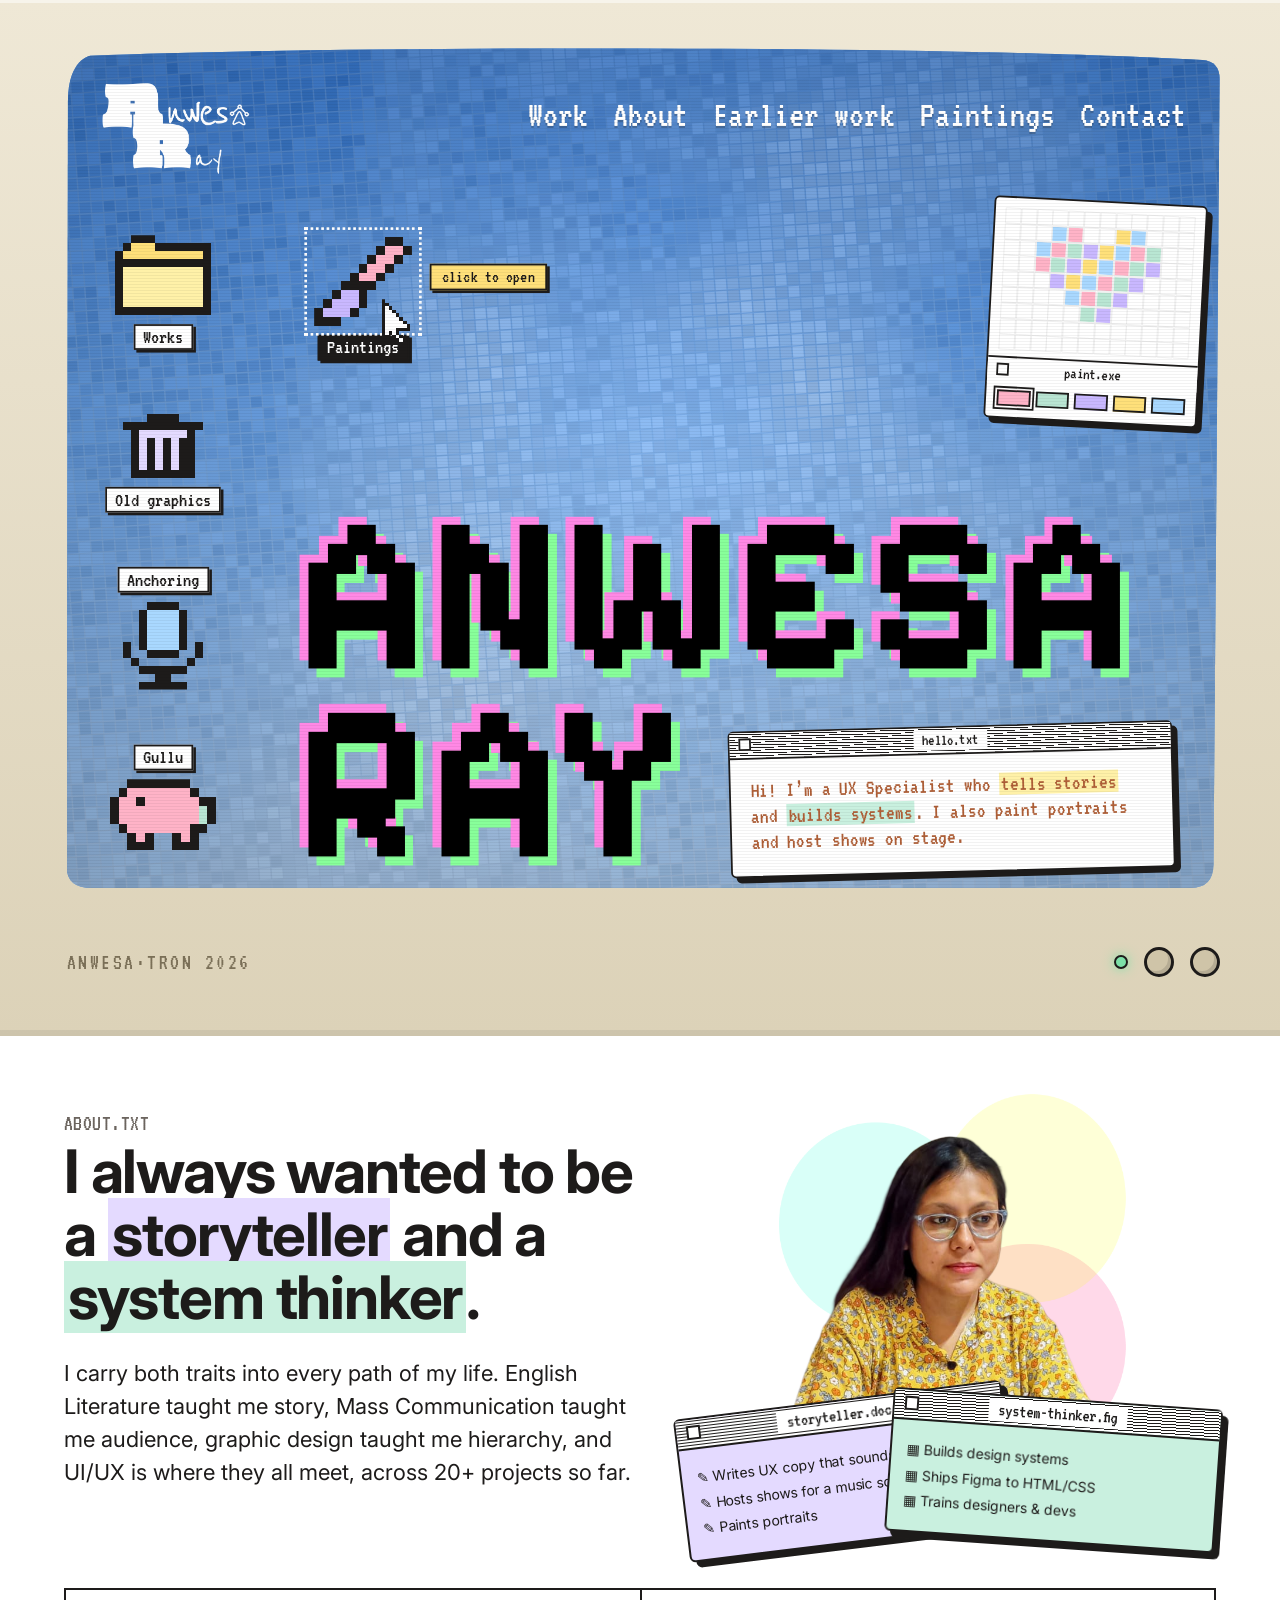
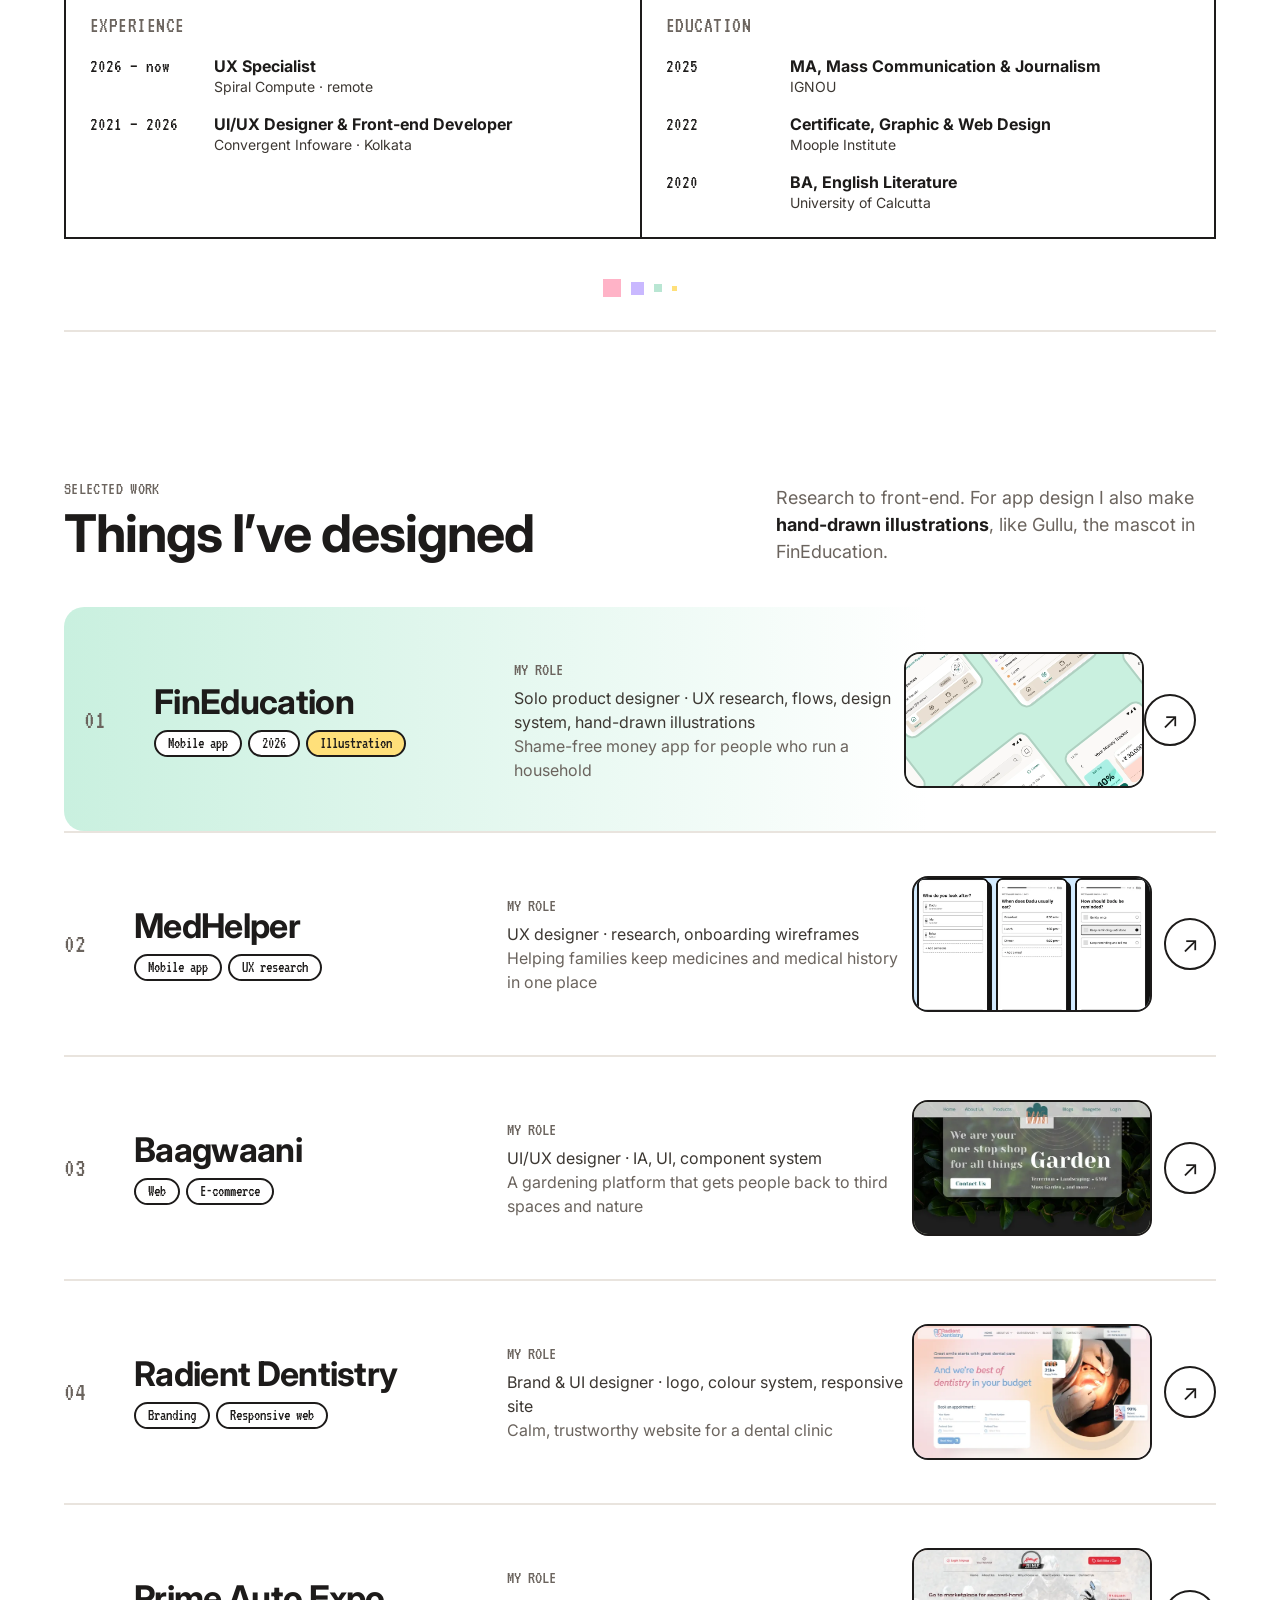
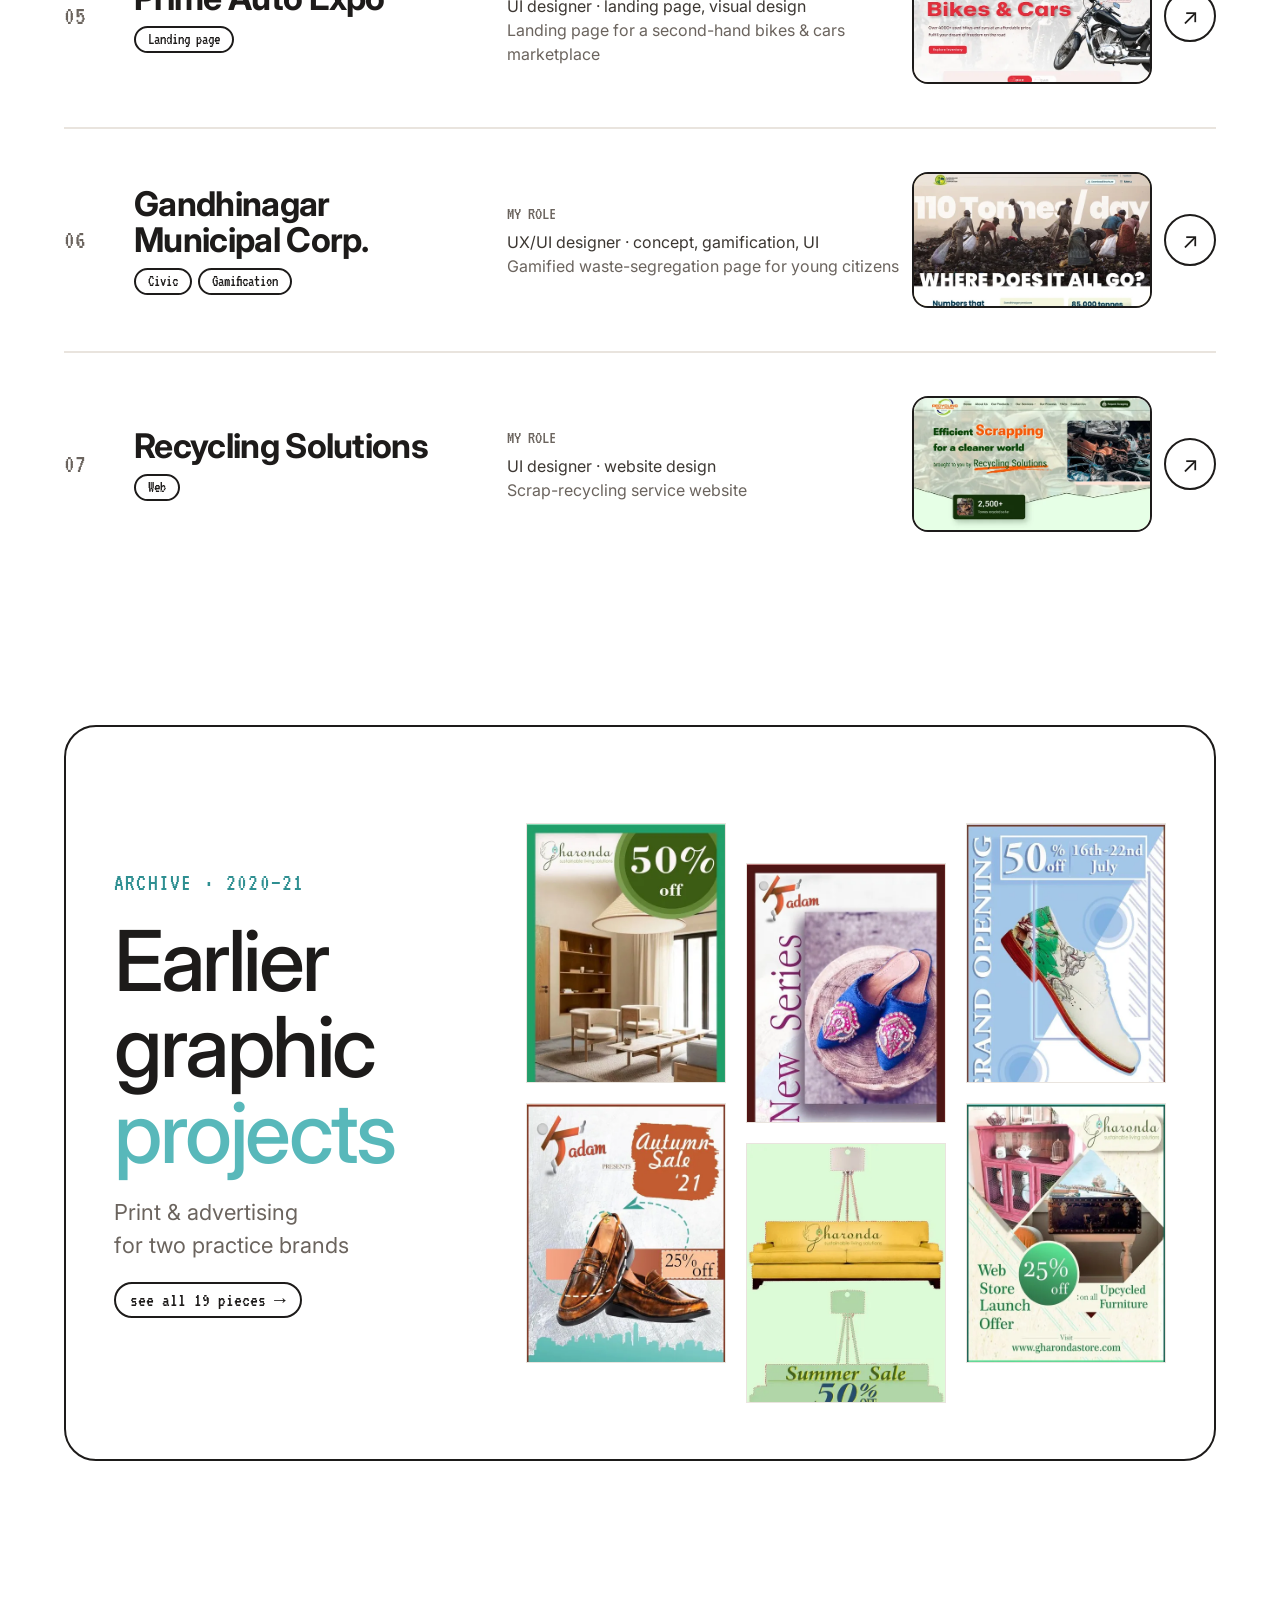
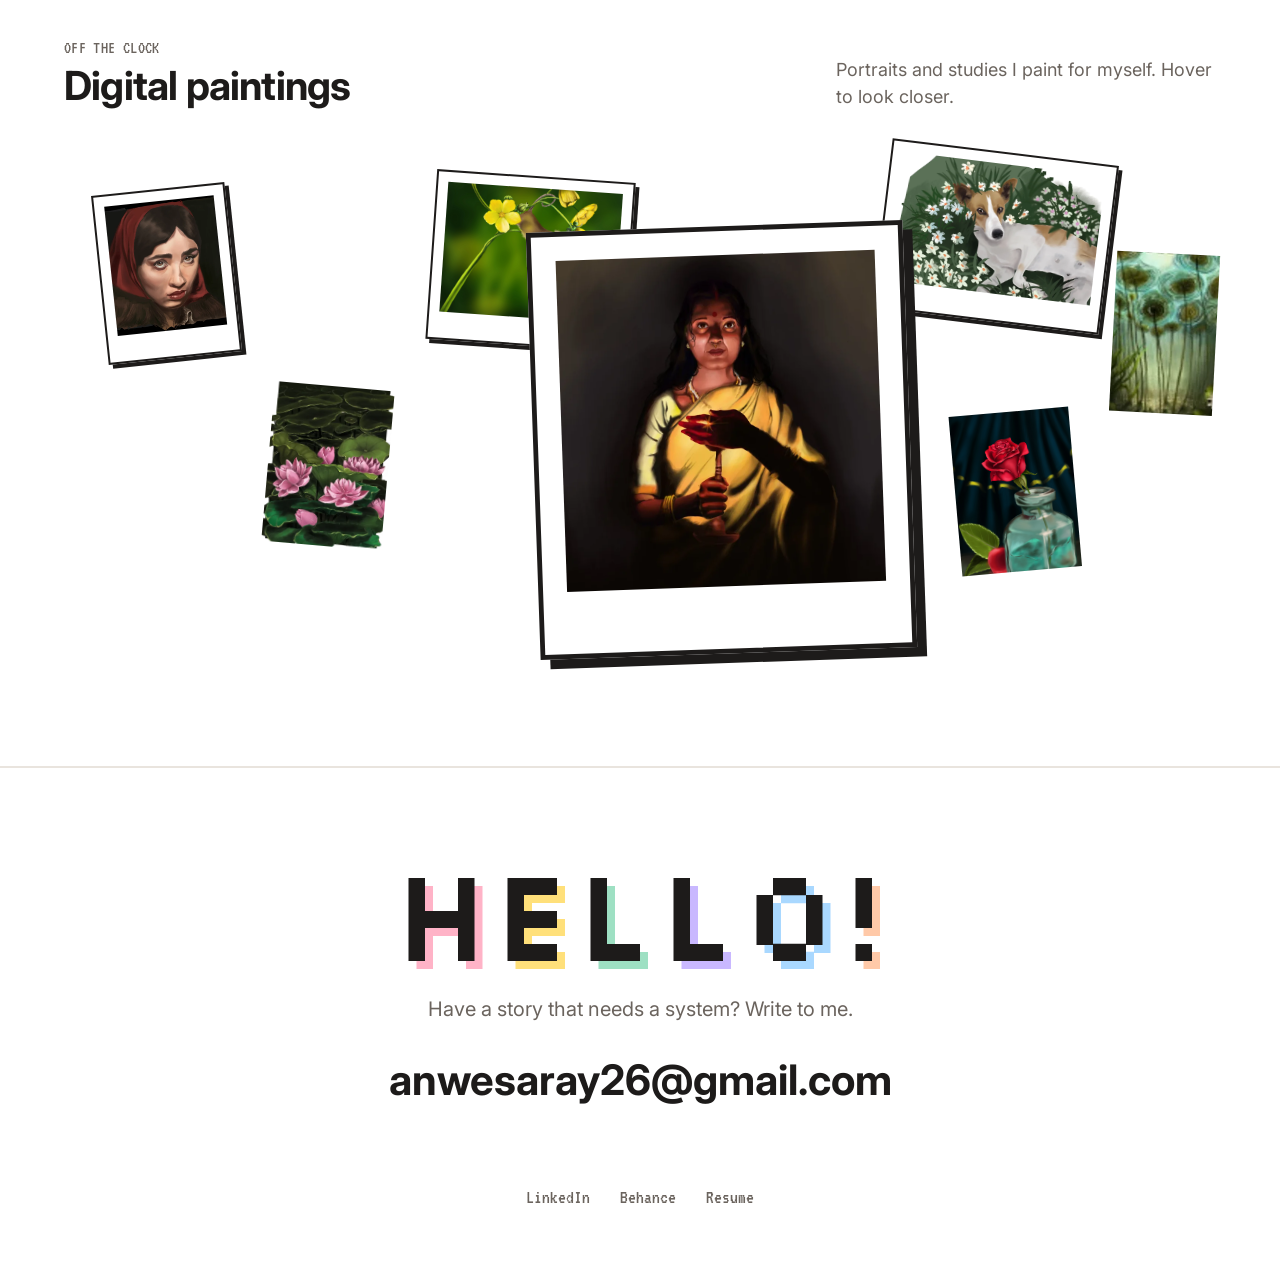
==== commit 883530c8: "Add files via upload editing - 18/11" ====
--- a/index.html
+++ b/index.html
@@ -50,8 +50,7 @@
           </ul>
         </nav>
 
-        <button class="icon" data-open="#work" style="left:33px;top:214px"
-          aria-label="Works: double-click to jump to my work">
+        <button class="icon" data-open="#work" style="left:33px;top:214px" aria-label="Works: click to jump to my work">
           <span class="pic"><svg aria-hidden="true" focusable="false" width="108" height="90" viewBox="0 0 108 90"
               shape-rendering="crispEdges">
               <rect x="18" y="0" width="9" height="9" fill="#1D1B1A" />
@@ -167,7 +166,7 @@
             </svg></span><span class="label">Works</span>
         </button>
         <button class="icon is-selected" id="icon-paintings" data-open="#pop-paintings" style="left:258px;top:216px"
-          aria-label="Paintings: double-click to open">
+          aria-label="Paintings: click to open">
           <span class="pic"><svg aria-hidden="true" focusable="false" width="110" height="100" viewBox="0 0 110 100"
               shape-rendering="crispEdges">
               <rect x="80" y="0" width="10" height="10" fill="#1D1B1A" />
@@ -210,7 +209,7 @@
               <rect x="10" y="90" width="10" height="10" fill="#1D1B1A" />
               <rect x="20" y="90" width="10" height="10" fill="#1D1B1A" />
             </svg></span><span class="label">Paintings</span>
-          <span class="tip" aria-hidden="true">double-click to open</span>
+          <span class="tip" aria-hidden="true">click to open</span>
           <span class="cursor" aria-hidden="true"><svg aria-hidden="true" focusable="false" width="32" height="52"
               viewBox="0 0 32 52" shape-rendering="crispEdges">
               <rect x="0" y="0" width="4" height="4" fill="#1D1B1A" />
@@ -276,7 +275,7 @@
             </svg></span>
         </button>
         <button class="icon" data-open="#earlier" style="left:33px;top:415px"
-          aria-label="Old graphics: double-click to see earlier graphic work">
+          aria-label="Old graphics: click to see earlier graphic work">
           <span class="pic"><svg aria-hidden="true" focusable="false" width="90" height="72" viewBox="0 0 90 72"
               shape-rendering="crispEdges">
               <rect x="27" y="0" width="9" height="9" fill="#1D1B1A" />
@@ -344,7 +343,7 @@
             </svg></span><span class="label">Old graphics</span>
         </button>
         <button class="icon label-top" data-open="#pop-anchoring" style="left:33px;top:587px"
-          aria-label="Anchoring: double-click to open">
+          aria-label="Anchoring: click to open">
           <span class="pic"><svg aria-hidden="true" focusable="false" width="90" height="99" viewBox="0 0 90 99"
               shape-rendering="crispEdges">
               <rect x="27" y="0" width="9" height="9" fill="#1D1B1A" />
@@ -408,7 +407,7 @@
             </svg></span><span class="label">Anchoring</span>
         </button>
         <button class="icon label-top" data-open="#pop-gullu" style="left:33px;top:787px"
-          aria-label="Gullu: double-click to meet FinEducation's mascot">
+          aria-label="Gullu: click to meet FinEducation's mascot">
           <span class="pic"><svg aria-hidden="true" focusable="false" width="120" height="80" viewBox="0 0 120 80"
               shape-rendering="crispEdges">
               <rect x="20" y="0" width="10" height="10" fill="#1D1B1A" />
@@ -558,7 +557,7 @@
     <section class="about wrap" id="about" aria-labelledby="about-h">
       <p class="kicker">About.txt</p>
       <div class="about-grid">
-        <div>
+        <div class="about-text">
           <h2 id="about-h">I always wanted to be a <mark class="h-lilac">storyteller</mark> and a <mark
               class="h-mint">system thinker</mark>.</h2>
           <p>I carry both traits into every path of my life. English Literature taught me story, Mass Communication
@@ -566,6 +565,7 @@
             projects so far.</p>
         </div>
         <div class="about-wins reveal" id="about-wins">
+          <img src="images/anwesa.jpg" alt="" class="me">
           <section class="win w-story" aria-label="storyteller.doc">
             <div class="bar" data-drag><span class="close" aria-hidden="true"></span><b>storyteller.doc</b></div>
             <ul class="body">
@@ -583,6 +583,30 @@
             </ul>
           </section>
         </div>
+      </div>
+      <div class="cv" aria-label="Photo, experience and education">
+        <!-- <figure class="cv-box me">
+          <div class="photo"><img src="images/anwesa.jpg" alt="Anwesa Ray" width="600" height="750"></div>
+        </figure> -->
+        <section class="cv-box">
+          <h3 class="cv-h">Experience</h3>
+          <ol class="tl">
+            <li><span class="yr">2026 – now</span><span><b>UX Specialist</b><em>Spiral Compute · remote</em></span></li>
+            <li><span class="yr">2021 – 2026</span><span><b>UI/UX Designer &amp; Front-end Developer</b><em>Convergent
+                  Infoware · Kolkata</em></span></li>
+          </ol>
+        </section>
+        <section class="cv-box">
+          <h3 class="cv-h">Education</h3>
+          <ol class="tl">
+            <li><span class="yr">2025</span><span><b>MA, Mass Communication &amp; Journalism</b><em>IGNOU</em></span>
+            </li>
+            <li><span class="yr">2022</span><span><b>Certificate, Graphic &amp; Web Design</b><em>Moople
+                  Institute</em></span></li>
+            <li><span class="yr">2020</span><span><b>BA, English Literature</b><em>University of Calcutta</em></span>
+            </li>
+          </ol>
+        </section>
       </div>
       <div class="dots" aria-hidden="true"><i style="width:18px;height:18px;background:#FFB3C7"></i><i
           style="width:13px;height:13px;margin-top:3px;background:#C9B8FF"></i><i
--- a/css/style.css
+++ b/css/style.css
@@ -122,17 +122,42 @@
 .about p{font-size:22px;line-height:33px;max-width:600px;margin:0}
 .about-wins{position:relative;height:440px}
 .about .win{position:absolute;width:330px}
-.about .win .body{padding:20px 22px 24px;font-family:var(--px);font-size:20.7px;line-height:25.5px}
+.about .win .body {
+    padding: 16px 58px 17px 15px;
+    font-family: var(--sans);
+    font-size: 14px;
+    line-height: 25.5px;
+}
 .about .win ul{list-style:none;margin:0;padding:0}
-.w-story{left:0;top:0;background:var(--lilac);transform:rotate(-7deg)}
-.w-system{left:190px;top:200px;background:var(--mint);transform:rotate(4deg)}
+.w-story {
+    left: -9px;
+    bottom: 0;
+    background: var(--lilac);
+    transform: rotate(-7deg) translateY(-38px);
+}
+.w-system {
+    /* left: 281px; */
+    right: 0;
+    bottom: 0;
+    background: var(--mint);
+    transform: rotate(4deg) translateY(-39px);
+}
 .reveal .win{opacity:0;translate:0 -120px}
 .reveal.in .win{opacity:1;translate:0 0;transition:translate .9s cubic-bezier(.25,1.5,.5,1),opacity .4s}
 .reveal.in .w-system{transition-delay:.15s}
 .divider{height:2px;background:var(--line);margin:23px 0 0}
 .dots{display:flex;justify-content:center;align-items:flex-start;gap:10px;margin:-16px 0 0;height:28px;position:relative}
 .dots i{display:block}
-
+img.me {
+    width: auto;
+    height: auto;
+    max-width: 100%;
+    max-height: 100%;
+    position: absolute;
+    right: 50%;
+    top: -51px;
+    transform: translateX(50%);
+}
 /* ---------------- WORK ---------------- */
 .works{padding-top:144px;padding-bottom:110px}
 .sec-head{display:flex;justify-content:space-between;align-items:flex-end;gap:32px;margin-bottom:42px}
@@ -284,8 +309,20 @@
   .about-grid{grid-template-columns:1fr;gap:28px}
   .about h2{font-size:38px;line-height:42px}
   .about p{font-size:18px;line-height:28px}
-  .about-wins{height:auto;display:flex;flex-direction:column;gap:22px;padding:0 6px}
-  .about .win{position:relative;left:auto;top:auto;width:auto;max-width:360px}
+  .about-wins{height:440px;display:flex;flex-direction:column;gap:22px;padding:0 6px}
+  .about .win{position:relative;left:auto;top:auto;width:auto;max-width:360px; display: none;}
+  .about img.me{
+    position: static;
+    transform: translate(0, 0);
+    width:fit-content;
+  }
+  .about-text{
+    order: 2;
+    margin-bottom: 30px;
+  }
+  .about-wins{
+    order: 1;
+  }
   .w-system{align-self:flex-end}
   .dots{margin-top:56px}
   .sec-head{flex-direction:column;align-items:flex-start;gap:12px}
@@ -318,3 +355,20 @@
   .row .thumb{align-self:start}
 }
 @media (max-width:820px){.works{padding-top:72px;padding-bottom:64px}.earlier{padding-bottom:64px}.paintings{padding-bottom:64px}}
+
+/* ---------- photo + experience + education (compact boxes) ---------- */
+.cv{display:grid;grid-template-columns:1fr 1fr;margin:8px 0 56px;border:2px solid var(--ink);background:#fff} /* grid-template-columns:200px 1fr 1fr */
+.cv-box{margin:0;padding:22px 24px 24px;border-left:2px solid var(--ink)}
+.cv-box:first-child{border-left:0}
+.cv .me{padding:0}
+.me .photo{position:relative;height:100%;min-height:220px;background:var(--line);overflow:hidden}
+.me .photo img{position:absolute;inset:0;width:100%;height:100%;object-fit:cover;object-position:center top}
+.cv-h{font-family:var(--px);font-weight:400;font-size:22px;line-height:27px;color:var(--mut);text-transform:uppercase;letter-spacing:.02em;margin:0 0 14px}
+.tl{list-style:none;margin:0;padding:0;display:flex;flex-direction:column;gap:14px}
+.tl li{display:grid;grid-template-columns:112px 1fr;column-gap:16px;gap:12px;align-items:baseline}
+.tl .yr{font-family:var(--px);font-size:19px;white-space:nowrap}
+.tl b{display:block;font-size:16px;line-height:22px}
+.tl em{display:block;font-style:normal;font-size:14px;line-height:20px;color:var(--role)}
+
+@media (max-width:1100px){.cv{grid-template-columns:1fr}.cv-box:last-child{grid-column:1/-1;border-left:0;border-top:2px solid var(--ink)}}
+@media (max-width:820px){.cv{grid-template-columns:1fr}.cv-box{border-left:0;border-top:2px solid var(--ink)}.cv-box:first-child{border-top:0}.me .photo{height:300px;min-height:0}.tl li{grid-template-columns:96px 1fr;column-gap:12px}}
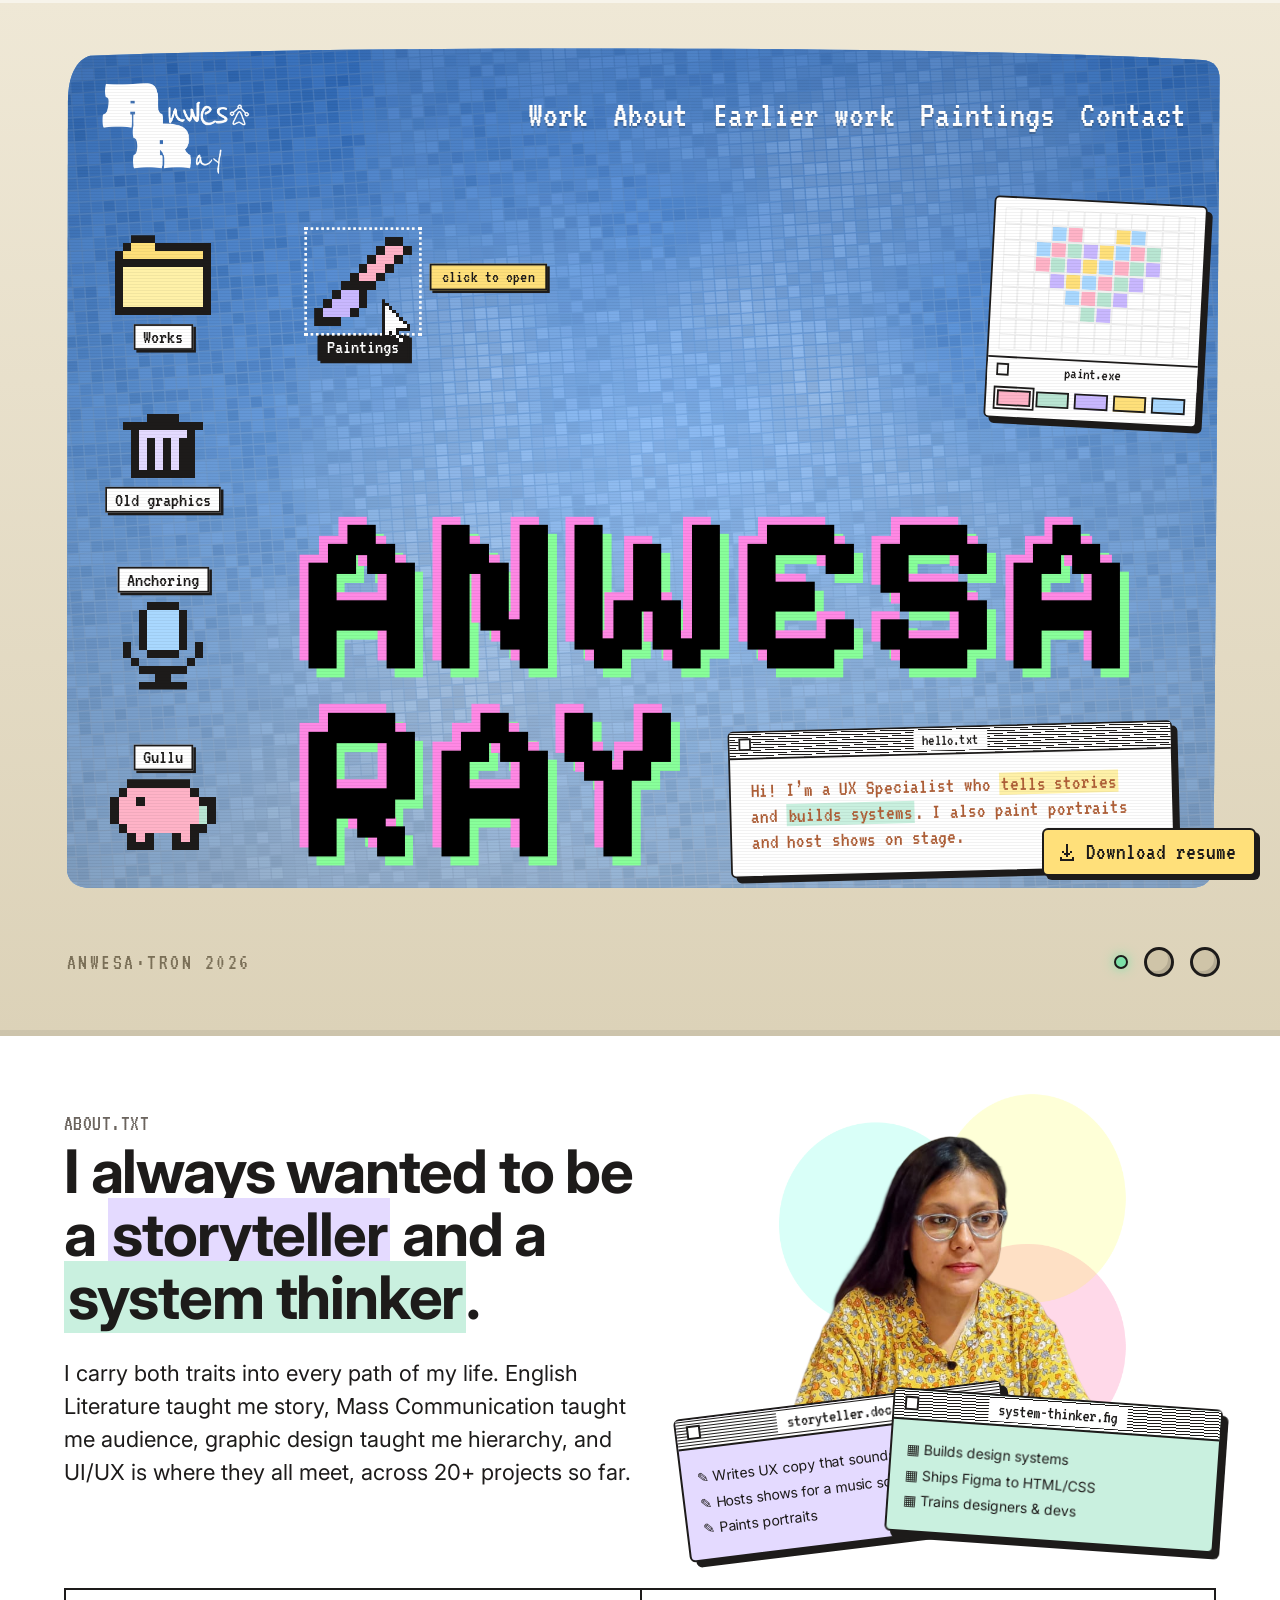
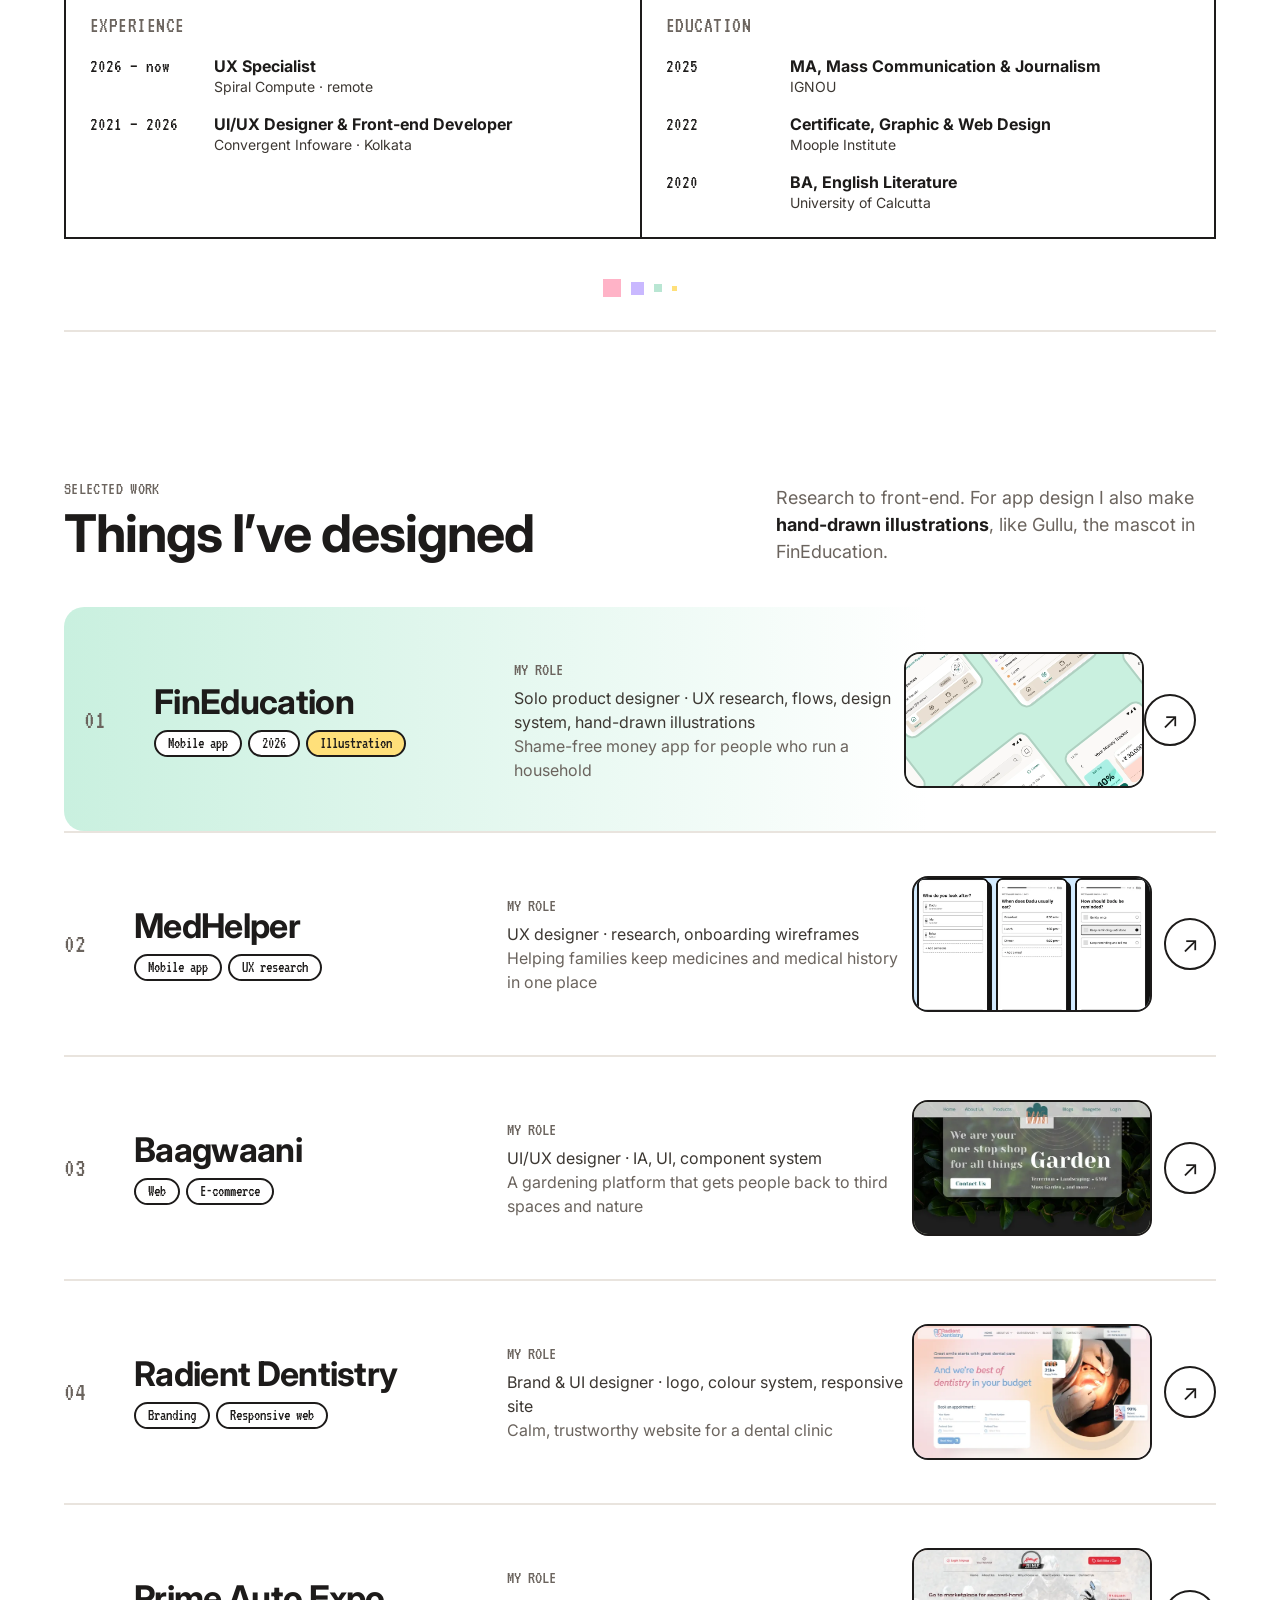
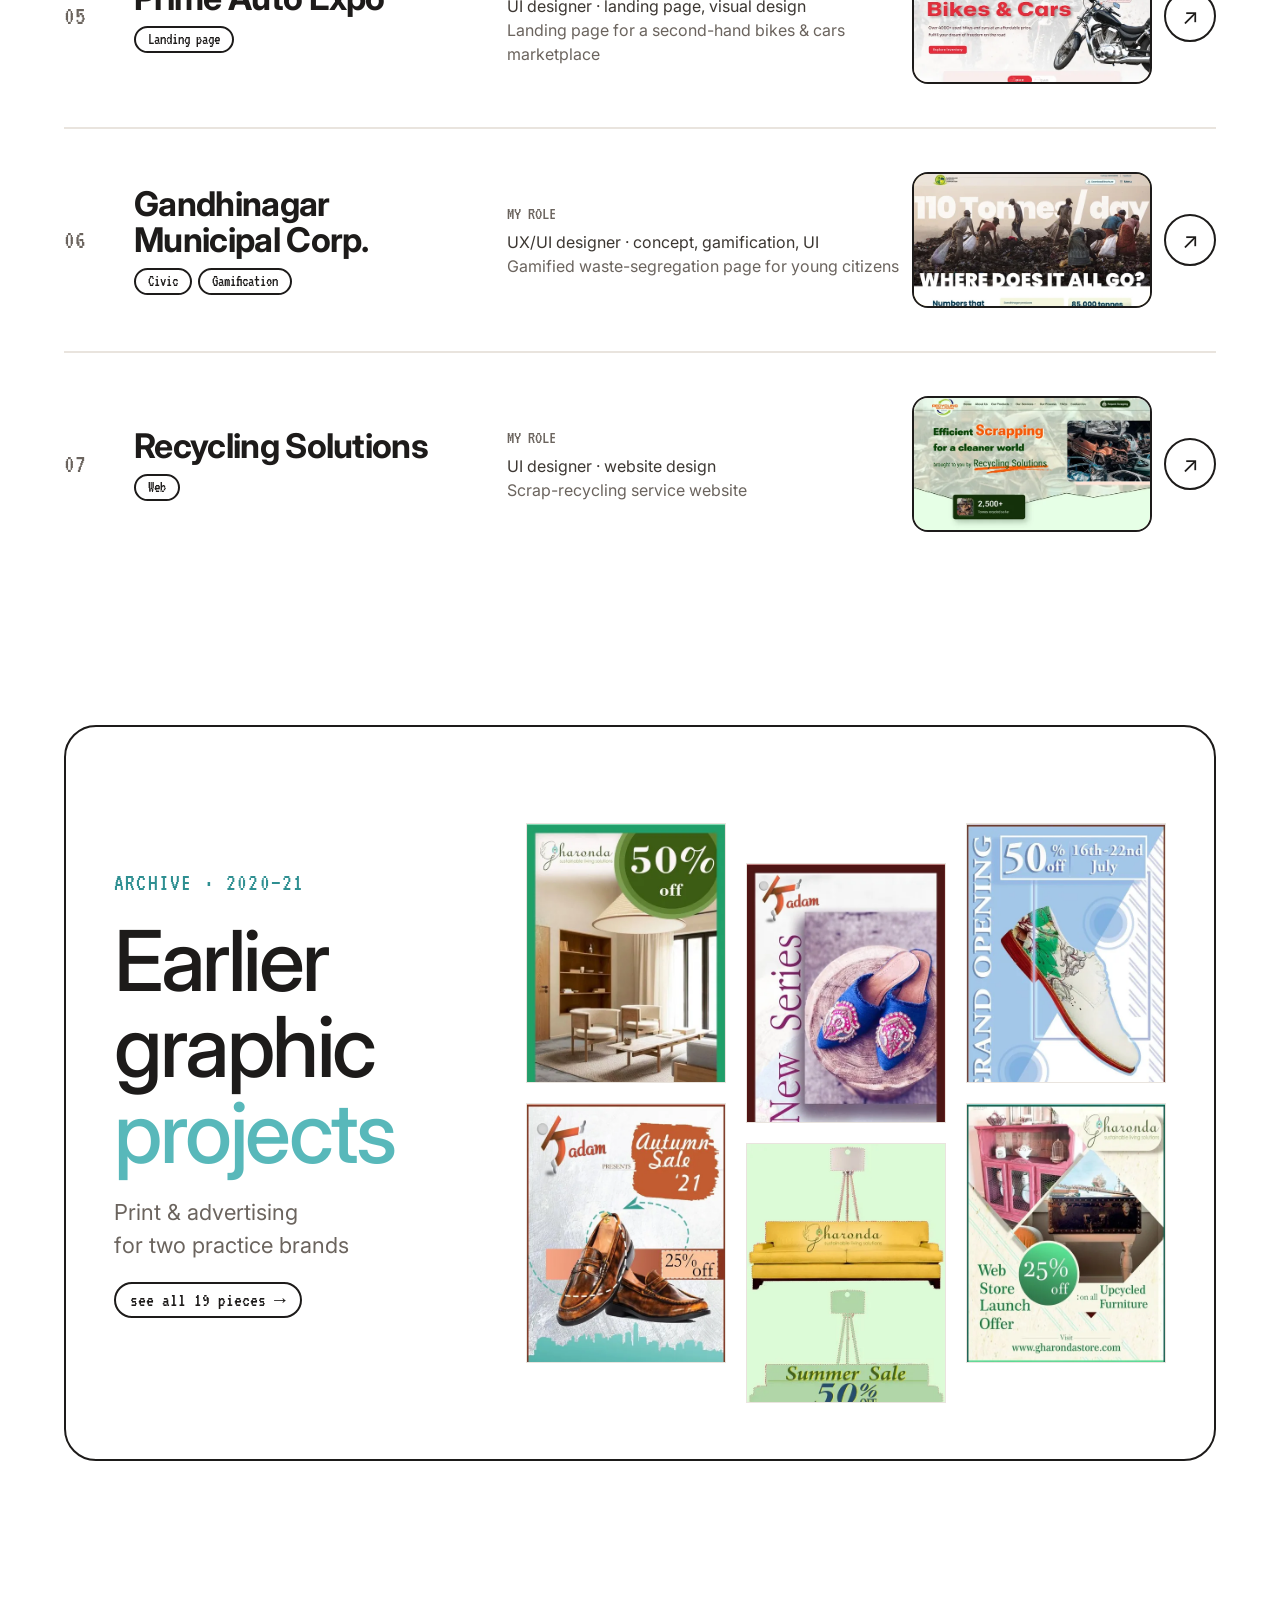
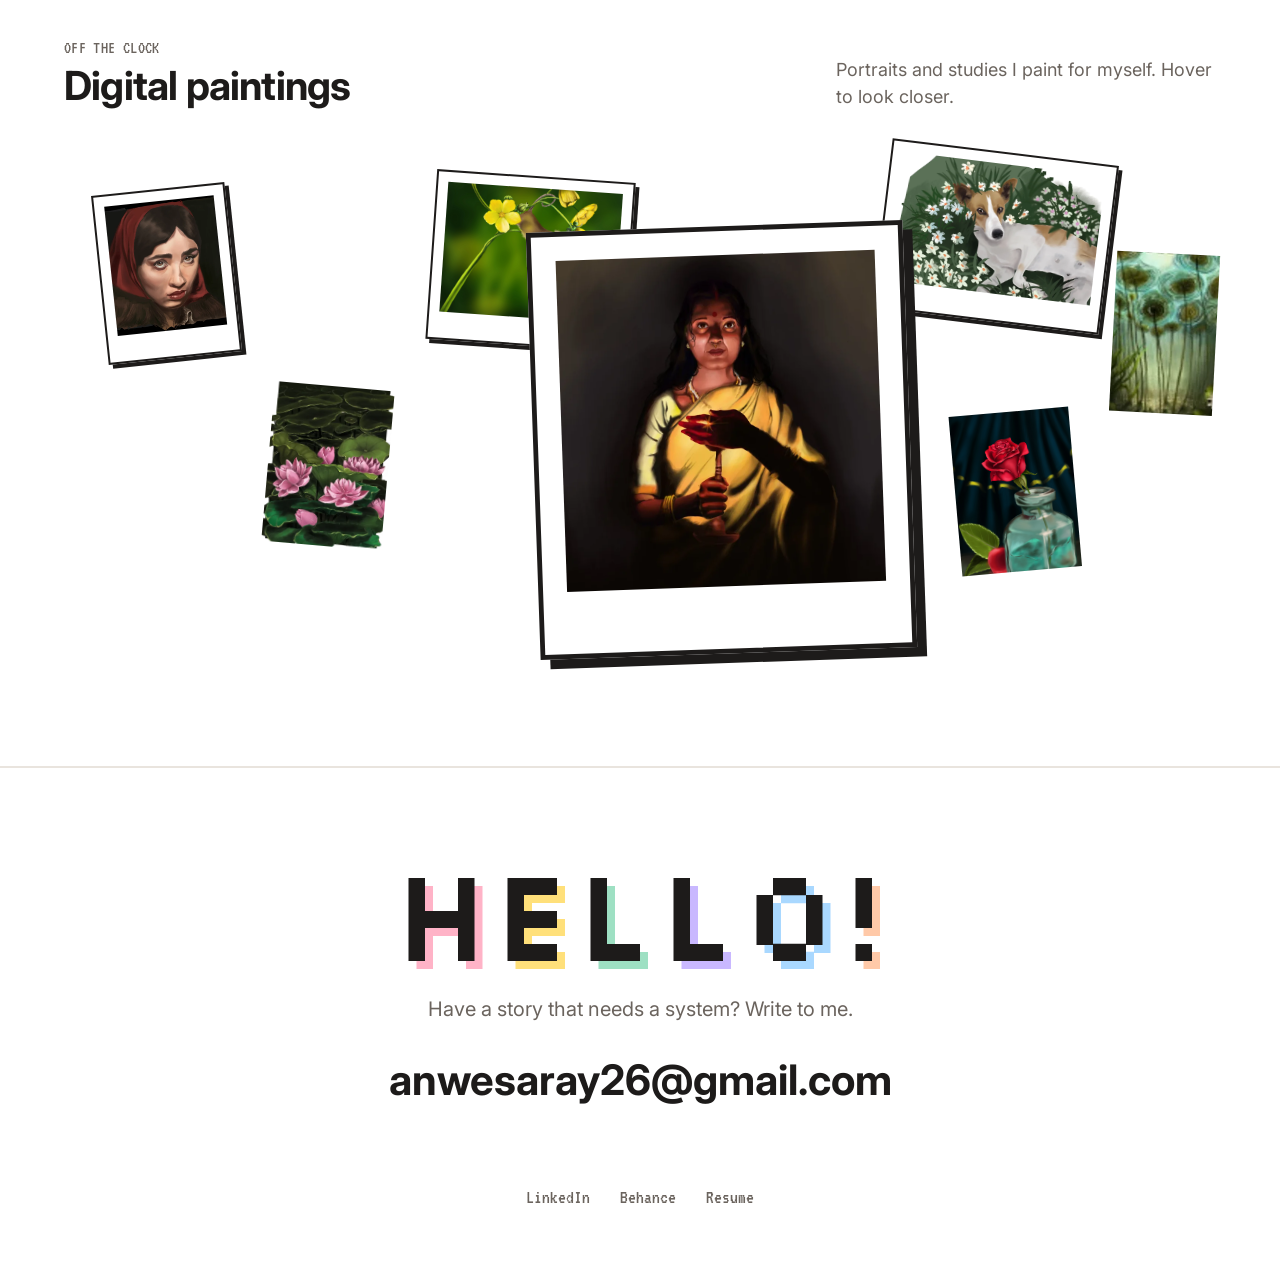
==== commit 488a738b: "Add files via upload added download resume constant" ====
--- a/index.html
+++ b/index.html
@@ -821,7 +821,13 @@
     <button class="x" data-close aria-label="Close">✕</button>
     <img alt="">
   </div>
-
+  <a class="resume-fab" href="Anwesa-Ray-Resume.pdf" download="Anwesa-Ray-Resume.pdf"
+    aria-label="Download my resume (PDF)">
+    <svg width="18" height="18" viewBox="0 0 18 18" aria-hidden="true" shape-rendering="crispEdges">
+      <path d="M8 1h2v9h2v-2h2v2h-2v2h-2v2H8v-2H6v-2H4V8h2v2h2zM2 14h2v2h10v-2h2v4H2z" fill="currentColor" />
+    </svg>
+    <span><span class="fab-more">Download </span>resume</span>
+  </a>
   <script src="js/main.js" defer></script>
 </body>
 
--- a/css/style.css
+++ b/css/style.css
@@ -372,3 +372,20 @@
 
 @media (max-width:1100px){.cv{grid-template-columns:1fr}.cv-box:last-child{grid-column:1/-1;border-left:0;border-top:2px solid var(--ink)}}
 @media (max-width:820px){.cv{grid-template-columns:1fr}.cv-box{border-left:0;border-top:2px solid var(--ink)}.cv-box:first-child{border-top:0}.me .photo{height:300px;min-height:0}.tl li{grid-template-columns:96px 1fr;column-gap:12px}}
+/* ---------- always-visible resume download ---------- */
+/* ---------- always-visible resume download ---------- */
+.resume-fab{position:fixed;z-index:150;right:calc(24px + env(safe-area-inset-right,0px));bottom:calc(24px + env(safe-area-inset-bottom,0px));
+  display:inline-flex;align-items:center;gap:10px;padding:10px 18px 10px 14px;background:var(--yellow);color:var(--ink);text-decoration:none;
+  font-family:var(--px);font-size:24px;line-height:24px;border:2px solid var(--ink);border-radius:6px;box-shadow:4px 4px 0 var(--ink);
+  transition:transform .15s,box-shadow .15s}
+.resume-fab:hover{transform:translate(-2px,-2px);box-shadow:6px 6px 0 var(--ink)}
+.resume-fab:active{transform:translate(2px,2px);box-shadow:2px 2px 0 var(--ink)}
+.resume-fab:focus-visible{outline:3px solid #FF5C8A;outline-offset:3px}
+@media (max-width:820px){.resume-fab{right:calc(14px + env(safe-area-inset-right,0px));bottom:calc(14px + env(safe-area-inset-bottom,0px));font-size:20px;padding:8px 14px 8px 11px}}
+@media print{.resume-fab{display:none}}
+@media (max-width:820px){.resume-fab .fab-more{display:none}}
+/* soft pulse ring: one ripple every 4s, stops on hover, off for reduced motion */
+.resume-fab::after{content:"";position:absolute;inset:-2px;border-radius:8px;border:3px solid #E5765B;opacity:0;pointer-events:none;animation:fab-pulse 2s ease-out 2s infinite}
+.resume-fab:hover::after,.resume-fab:focus-visible::after{animation:none}
+@keyframes fab-pulse{0%{opacity:.9;transform:scale(1)}40%{opacity:0;transform:scale(1.12,1.5)}100%{opacity:0;transform:scale(1.12,1.5)}}
+@media (prefers-reduced-motion:reduce){.resume-fab::after{animation:none}}
